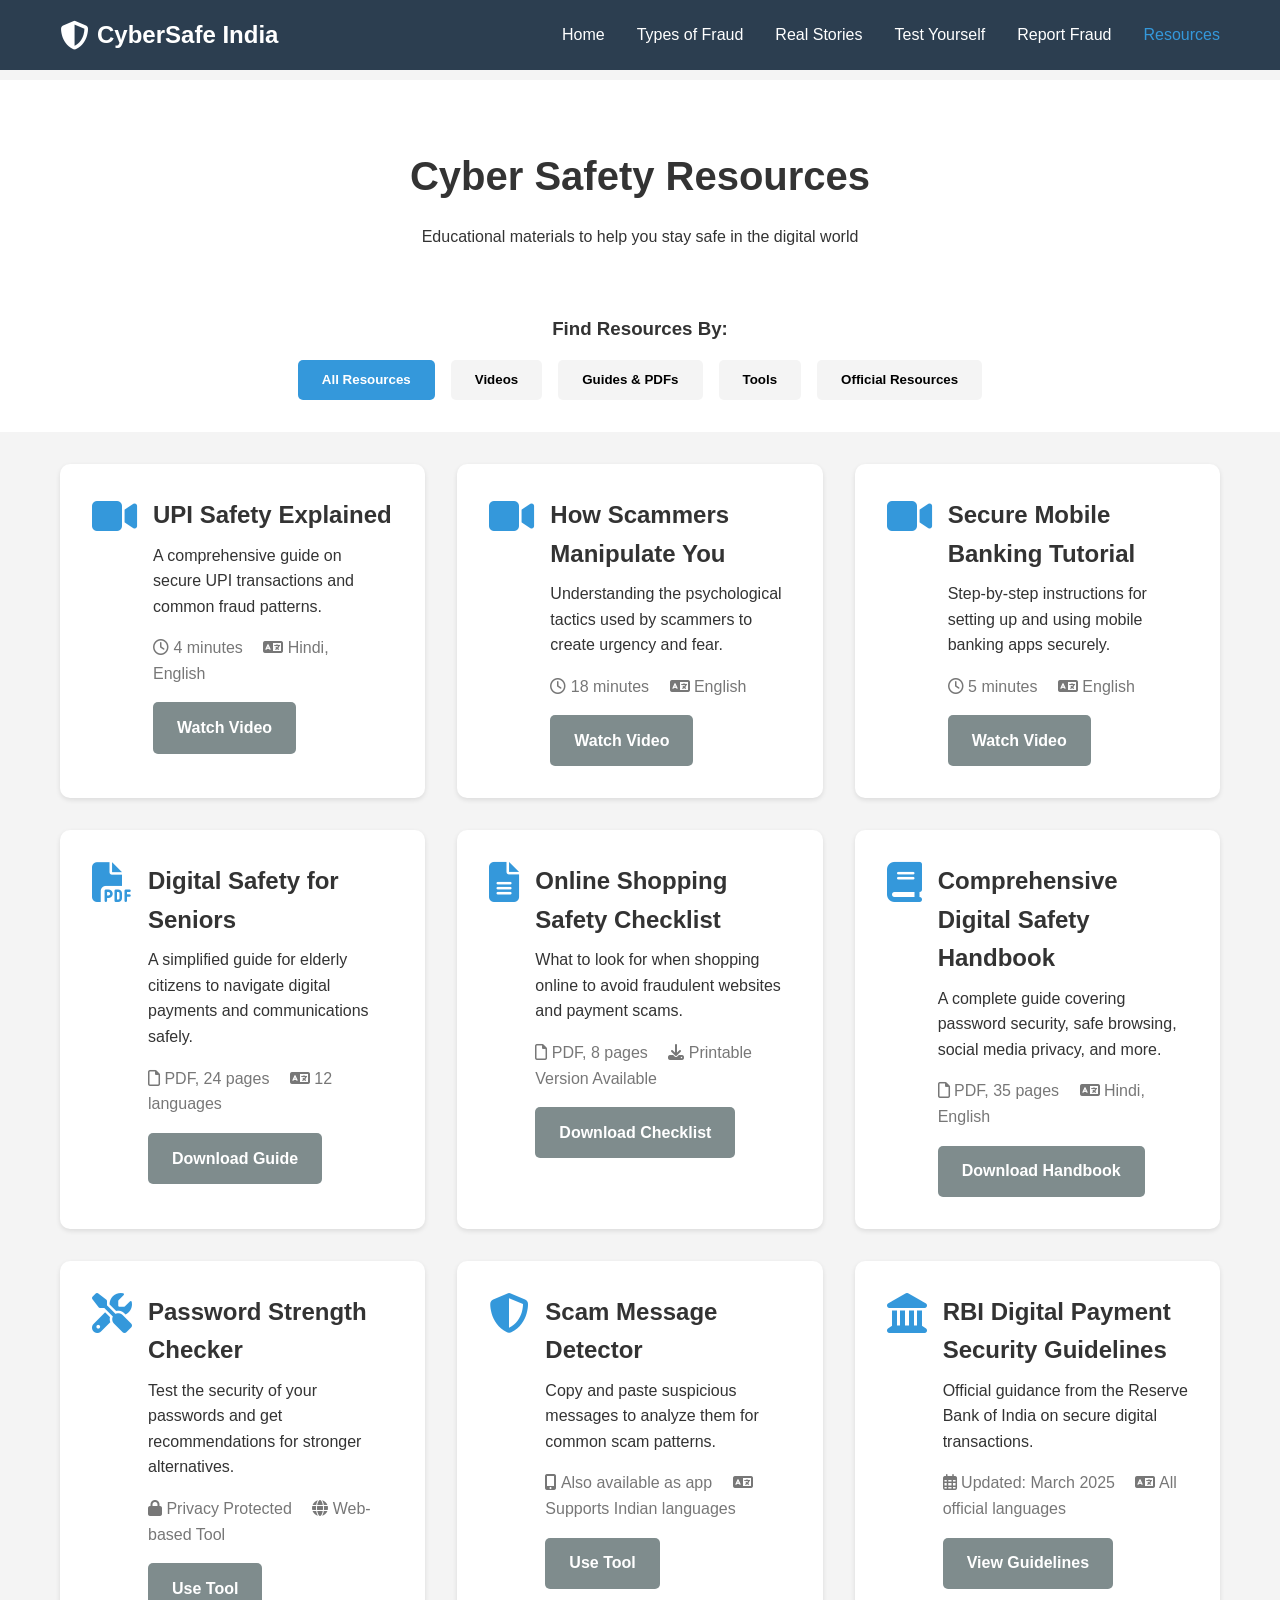
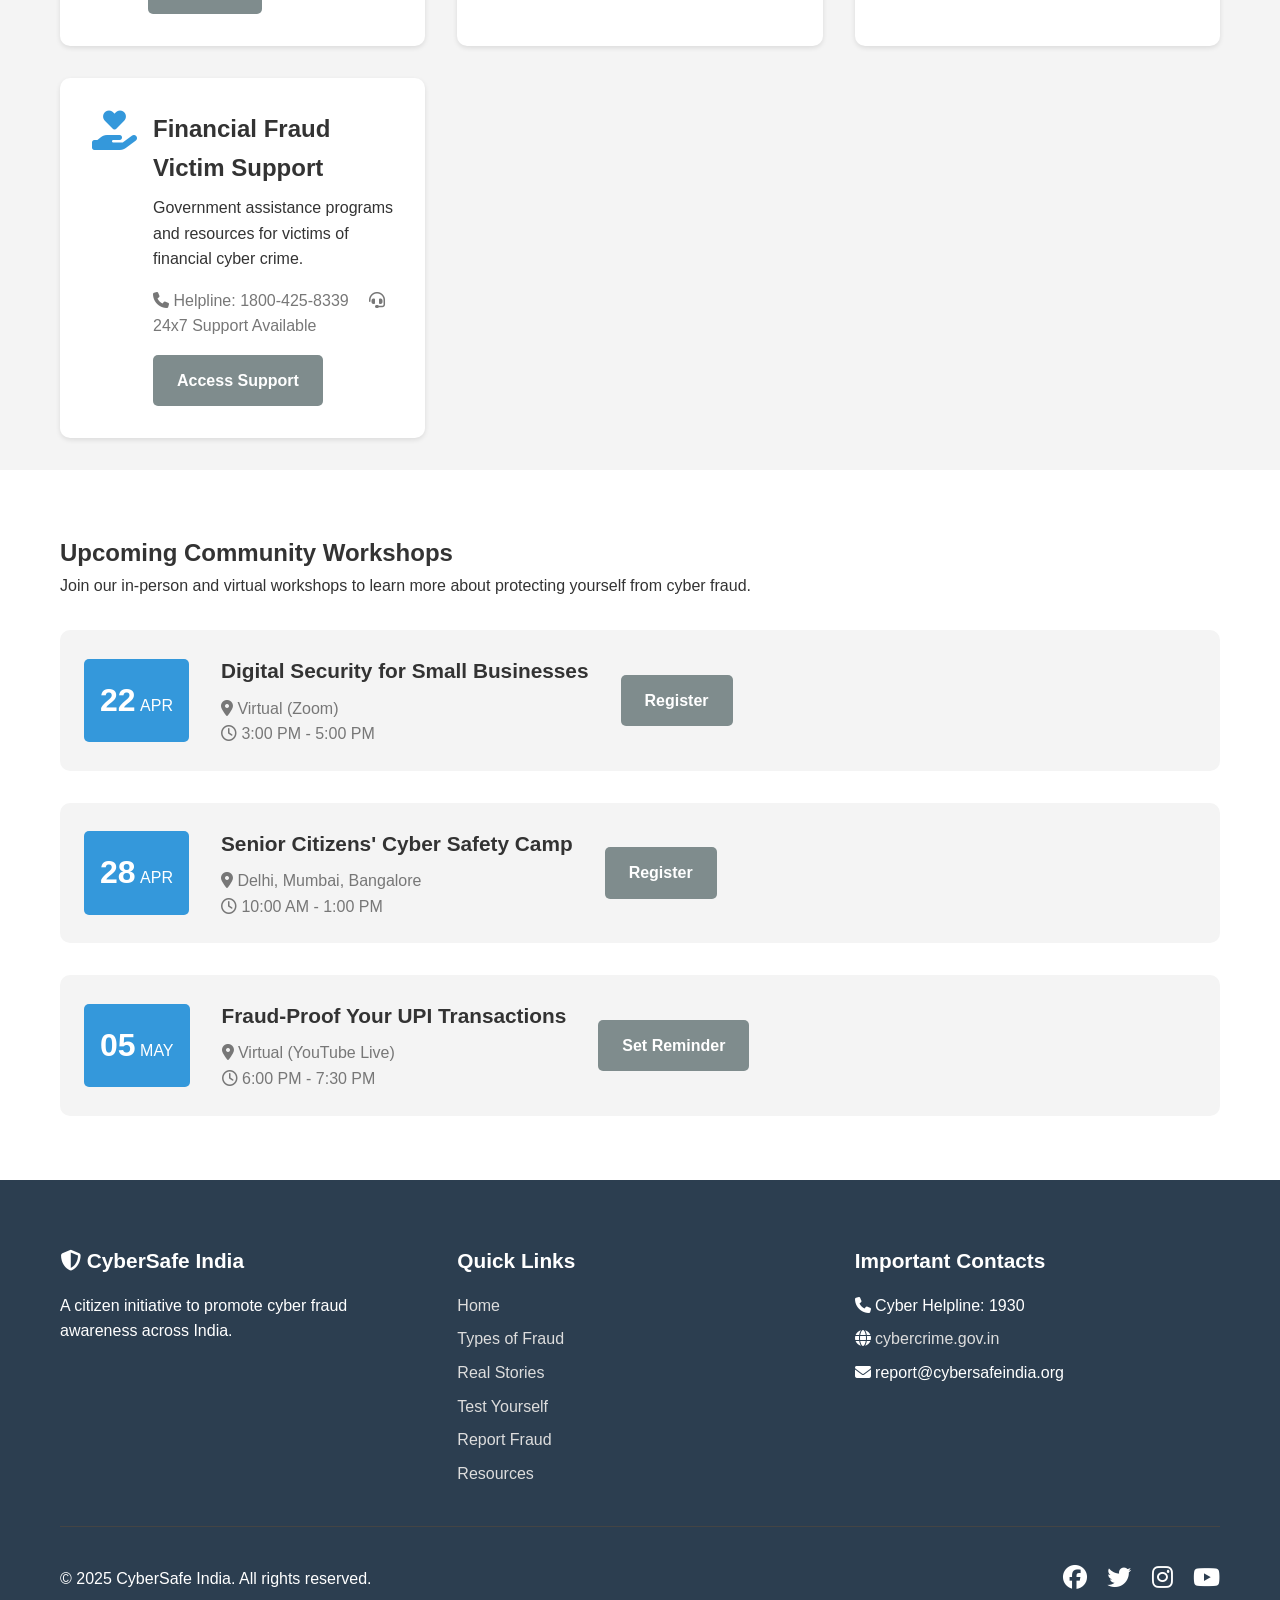
==== resources.html @ 86dd873e "Add files via upload" ====
<!DOCTYPE html>
<html lang="en">
<head>
    <meta charset="UTF-8">
    <meta name="viewport" content="width=device-width, initial-scale=1.0">
    <title>Resources - Cyber Fraud Awareness India</title>
    <link rel="stylesheet" href="styles.css">
    <link rel="stylesheet" href="https://cdnjs.cloudflare.com/ajax/libs/font-awesome/6.4.0/css/all.min.css">
</head>
<body>
    <header>
        <div class="container">
            <div class="logo">
                <a href="index.html">
                    <i class="fas fa-shield-alt"></i>
                    <span>CyberSafe India</span>
                </a>
            </div>
            <nav>
                <ul class="nav-links">
                    <li><a href="index.html">Home</a></li>
                    <li><a href="types.html">Types of Fraud</a></li>
                    <li><a href="stories.html">Real Stories</a></li>
                    <li><a href="quiz.html">Test Yourself</a></li>
                    <li><a href="https://cybercrime.gov.in/">Report Fraud</a></li>
                    <li><a href="resources.html" class="active">Resources</a></li>
                </ul>
                <div class="burger">
                    <div class="line1"></div>
                    <div class="line2"></div>
                    <div class="line3"></div>
                </div>
            </nav>
        </div>
    </header>

    <main>
        <!-- Page Header -->
        <section class="page-header">
            <div class="container">
                <h1>Cyber Safety Resources</h1>
                <p>Educational materials to help you stay safe in the digital world</p>
            </div>
        </section>

        <!-- Resource Filters -->
        <section class="resource-filters">
            <div class="container">
                <div class="filter-container">
                    <h3>Find Resources By:</h3>
                    <div class="filter-buttons">
                        <button class="filter-btn active" data-filter="all">All Resources</button>
                        <button class="filter-btn" data-filter="videos">Videos</button>
                        <button class="filter-btn" data-filter="guides">Guides & PDFs</button>
                        <button class="filter-btn" data-filter="tools">Tools</button>
                        <button class="filter-btn" data-filter="official">Official Resources</button>
                    </div>
                </div>
            </div>
        </section>

        <!-- Resources Grid -->
        <section class="resources-grid">
            <div class="container">
                <div class="resources-container">
                    <!-- Videos -->
                    <div class="resource-item videos">
                        <div class="resource-icon">
                            <i class="fas fa-video"></i>
                        </div>
                        <div class="resource-info">
                            <h3>UPI Safety Explained</h3>
                            <p>A comprehensive guide on secure UPI transactions and common fraud patterns.</p>
                            <div class="resource-meta">
                                <span><i class="far fa-clock"></i> 4 minutes</span>
                                <span><i class="fas fa-language"></i> Hindi, English</span>
                            </div>
                            <a href="https://www.youtube.com/watch?v=0boLN2ErRgY" class="btn btn-secondary">Watch Video</a>
                        </div>
                    </div>

                    <div class="resource-item videos">
                        <div class="resource-icon">
                            <i class="fas fa-video"></i>
                        </div>
                        <div class="resource-info">
                            <h3>How Scammers Manipulate You</h3>
                            <p>Understanding the psychological tactics used by scammers to create urgency and fear.</p>
                            <div class="resource-meta">
                                <span><i class="far fa-clock"></i> 18 minutes</span>
                                <span><i class="fas fa-language"></i> English</span>
                            </div>
                            <a href="https://www.youtube.com/watch?v=D1S9nTJZvzI" class="btn btn-secondary">Watch Video</a>
                        </div>
                    </div>

                    <div class="resource-item videos">
                        <div class="resource-icon">
                            <i class="fas fa-video"></i>
                        </div>
                        <div class="resource-info">
                            <h3>Secure Mobile Banking Tutorial</h3>
                            <p>Step-by-step instructions for setting up and using mobile banking apps securely.</p>
                            <div class="resource-meta">
                                <span><i class="far fa-clock"></i> 5 minutes</span>
                                <span><i class="fas fa-language"></i> English</span>
                            </div>
                            <a href="https://www.youtube.com/watch?v=zYGUgllpiHc" class="btn btn-secondary">Watch Video</a>
                        </div>
                    </div>

                    <!-- Guides & PDFs -->
                    <div class="resource-item guides">
                        <div class="resource-icon">
                            <i class="fas fa-file-pdf"></i>
                        </div>
                        <div class="resource-info">
                            <h3>Digital Safety for Seniors</h3>
                            <p>A simplified guide for elderly citizens to navigate digital payments and communications safely.</p>
                            <div class="resource-meta">
                                <span><i class="far fa-file"></i> PDF, 24 pages</span>
                                <span><i class="fas fa-language"></i> 12 languages</span>
                            </div>
                            <a href="https://www.dsci.in/files/content/documents/2024/CSAM24-Infographic_Cyber-Safety-Essentials-for-Senior-Citizens-v1.pdf" class="btn btn-secondary">Download Guide</a>
                        </div>
                    </div>

                    <div class="resource-item guides">
                        <div class="resource-icon">
                            <i class="fas fa-file-alt"></i>
                        </div>
                        <div class="resource-info">
                            <h3>Online Shopping Safety Checklist</h3>
                            <p>What to look for when shopping online to avoid fraudulent websites and payment scams.</p>
                            <div class="resource-meta">
                                <span><i class="far fa-file"></i> PDF, 8 pages</span>
                                <span><i class="fas fa-download"></i> Printable Version Available</span>
                            </div>
                            <a href="https://cybercrime.gov.in/Webform/Document/Cyber_Safety_Manual_for_Citizens_MH.pdf" class="btn btn-secondary">Download Checklist</a>
                        </div>
                    </div>

                    <div class="resource-item guides">
                        <div class="resource-icon">
                            <i class="fas fa-book"></i>
                        </div>
                        <div class="resource-info">
                            <h3>Comprehensive Digital Safety Handbook</h3>
                            <p>A complete guide covering password security, safe browsing, social media privacy, and more.</p>
                            <div class="resource-meta">
                                <span><i class="far fa-file"></i> PDF, 35 pages</span>
                                <span><i class="fas fa-language"></i> Hindi, English</span>
                            </div>
                            <a href="https://www.csrindia.org/wp-content/uploads/2025/02/Digital-Safety-Initiative.pdf.pdf" class="btn btn-secondary">Download Handbook</a>
                        </div>
                    </div>

                    <!-- Tools -->
                    <div class="resource-item tools">
                        <div class="resource-icon">
                            <i class="fas fa-tools"></i>
                        </div>
                        <div class="resource-info">
                            <h3>Password Strength Checker</h3>
                            <p>Test the security of your passwords and get recommendations for stronger alternatives.</p>
                            <div class="resource-meta">
                                <span><i class="fas fa-lock"></i> Privacy Protected</span>
                                <span><i class="fas fa-globe"></i> Web-based Tool</span>
                            </div>
                            <a href="https://www.passwordmonster.com/" class="btn btn-secondary">Use Tool</a>
                        </div>
                    </div>

                    <div class="resource-item tools">
                        <div class="resource-icon">
                            <i class="fas fa-shield-alt"></i>
                        </div>
                        <div class="resource-info">
                            <h3>Scam Message Detector</h3>
                            <p>Copy and paste suspicious messages to analyze them for common scam patterns.</p>
                            <div class="resource-meta">
                                <span><i class="fas fa-mobile-alt"></i> Also available as app</span>
                                <span><i class="fas fa-language"></i> Supports Indian languages</span>
                            </div>
                            <a href="https://in.norton.com/products/genie-scam-detector" class="btn btn-secondary">Use Tool</a>
                        </div>
                    </div>

                    <!-- Official Resources -->
                    <div class="resource-item official">
                        <div class="resource-icon">
                            <i class="fas fa-landmark"></i>
                        </div>
                        <div class="resource-info">
                            <h3>RBI Digital Payment Security Guidelines</h3>
                            <p>Official guidance from the Reserve Bank of India on secure digital transactions.</p>
                            <div class="resource-meta">
                                <span><i class="far fa-calendar-alt"></i> Updated: March 2025</span>
                                <span><i class="fas fa-language"></i> All official languages</span>
                            </div>
                            <a href="https://www.bajajfinserv.in/latest-rbi-guideline-to-make-digital-transactions-safe" class="btn btn-secondary">View Guidelines</a>
                        </div>
                    </div>


                    <div class="resource-item official">
                        <div class="resource-icon">
                            <i class="fas fa-hand-holding-heart"></i>
                        </div>
                        <div class="resource-info">
                            <h3>Financial Fraud Victim Support</h3>
                            <p>Government assistance programs and resources for victims of financial cyber crime.</p>
                            <div class="resource-meta">
                                <span><i class="fas fa-phone"></i> Helpline: 1800-425-8339</span>
                                <span><i class="fas fa-headset"></i> 24x7 Support Available</span>
                            </div>
                            <a href="https://cybercrime.gov.in/Webform/Crime_NodalGrivanceList.aspx" class="btn btn-secondary">Access Support</a>
                        </div>
                    </div>
                </div>
            </div>
        </section>

        <!-- Community Workshops -->
        <section class="community-workshops">
            <div class="container">
                <h2>Upcoming Community Workshops</h2>
                <p>Join our in-person and virtual workshops to learn more about protecting yourself from cyber fraud.</p>
                
                <div class="workshops-list">
                    <div class="workshop-item">
                        <div class="workshop-date">
                            <span class="date">22</span>
                            <span class="month">APR</span>
                        </div>
                        <div class="workshop-details">
                            <h3>Digital Security for Small Businesses</h3>
                            <p><i class="fas fa-map-marker-alt"></i> Virtual (Zoom)</p>
                            <p><i class="far fa-clock"></i> 3:00 PM - 5:00 PM</p>
                        </div>
                        <a href="#" class="btn btn-secondary">Register</a>
                    </div>
                    
                    <div class="workshop-item">
                        <div class="workshop-date">
                            <span class="date">28</span>
                            <span class="month">APR</span>
                        </div>
                        <div class="workshop-details">
                            <h3>Senior Citizens' Cyber Safety Camp</h3>
                            <p><i class="fas fa-map-marker-alt"></i> Delhi, Mumbai, Bangalore</p>
                            <p><i class="far fa-clock"></i> 10:00 AM - 1:00 PM</p>
                        </div>
                        <a href="#" class="btn btn-secondary">Register</a>
                    </div>
                    
                    <div class="workshop-item">
                        <div class="workshop-date">
                            <span class="date">05</span>
                            <span class="month">MAY</span>
                        </div>
                        <div class="workshop-details">
                            <h3>Fraud-Proof Your UPI Transactions</h3>
                            <p><i class="fas fa-map-marker-alt"></i> Virtual (YouTube Live)</p>
                            <p><i class="far fa-clock"></i> 6:00 PM - 7:30 PM</p>
                        </div>
                        <a href="#" class="btn btn-secondary">Set Reminder</a>
                    </div>
                </div>
            </div>
        </section>
    </main>

    <footer>
        <div class="container">
            <div class="footer-content">
                <div class="footer-section">
                    <h3><i class="fas fa-shield-alt"></i> CyberSafe India</h3>
                    <p>A citizen initiative to promote cyber fraud awareness across India.</p>
                </div>
                <div class="footer-section">
                    <h3>Quick Links</h3>
                    <ul>
                        <li><a href="index.html">Home</a></li>
                        <li><a href="types.html">Types of Fraud</a></li>
                        <li><a href="stories.html">Real Stories</a></li>
                        <li><a href="quiz.html">Test Yourself</a></li>
                        <li><a href="report.html">Report Fraud</a></li>
                        <li><a href="resources.html">Resources</a></li>
                    </ul>
                </div>
                <div class="footer-section">
                    <h3>Important Contacts</h3>
                    <ul>
                        <li><i class="fas fa-phone"></i> Cyber Helpline: 1930</li>
                        <li><i class="fas fa-globe"></i> <a href="https://cybercrime.gov.in" target="_blank">cybercrime.gov.in</a></li>
                        <li><i class="fas fa-envelope"></i> report@cybersafeindia.org</li>
                    </ul>
                </div>
            </div>
            <div class="footer-bottom">
                <p>&copy; 2025 CyberSafe India. All rights reserved.</p>
                <div class="social-icons">
                    <a href="#"><i class="fab fa-facebook"></i></a>
                    <a href="#"><i class="fab fa-twitter"></i></a>
                    <a href="#"><i class="fab fa-instagram"></i></a>
                    <a href="#"><i class="fab fa-youtube"></i></a>
                </div>
            </div>
        </div>
    </footer>

    <script src="main.js"></script>
</body>
</html>
---- styles.css ----
/* Reset and Base Styles */
* {
    margin: 0;
    padding: 0;
    box-sizing: border-box;
}

body {
    font-family: 'Arial', sans-serif;
    line-height: 1.6;
    color: #333;
    background-color: #f4f4f4;
}

.container {
    max-width: 1200px;
    margin: 0 auto;
    padding: 0 20px;
}

/* Header */
header {
    background: #2c3e50;
    color: #fff;
    padding: 1rem 0;
    position: fixed;
    width: 100%;
    top: 0;
    z-index: 1000;
}

header .container {
    display: flex;
    justify-content: space-between;
    align-items: center;
}

.logo a {
    display: flex;
    align-items: center;
    text-decoration: none;
    color: #fff;
}

.logo i {
    font-size: 1.8rem;
    margin-right: 0.5rem;
}

.logo span {
    font-size: 1.5rem;
    font-weight: bold;
}

.nav-links {
    display: flex;
    list-style: none;
}

.nav-links li {
    margin-left: 2rem;
}

.nav-links a {
    color: #fff;
    text-decoration: none;
    font-size: 1rem;
    transition: color 0.3s;
}

.nav-links a:hover,
.nav-links a.active {
    color: #3498db;
}

.burger {
    display: none;
    cursor: pointer;
}

.burger div {
    width: 25px;
    height: 3px;
    background: #fff;
    margin: 5px;
    transition: all 0.3s ease;
}

/* Hero Section */
.hero {
    background: linear-gradient(rgba(0,0,0,0.5), rgba(0,0,0,0.5)), url('/api/placeholder/1920/600');
    background-size: cover;
    background-position: center;
    color: #fff;
    padding: 6rem 0;
    margin-top: 80px;
}

.hero-content {
    max-width: 600px;
}

.hero h1 {
    font-size: 2.5rem;
    margin-bottom: 1rem;
}

.hero p {
    font-size: 1.2rem;
    margin-bottom: 2rem;
}

.cta-buttons .btn {
    margin-right: 1rem;
    margin-bottom: 1rem;
}

.hero-image img {
    max-width: 100%;
    border-radius: 10px;
}

/* Buttons */
.btn {
    display: inline-block;
    padding: 0.8rem 1.5rem;
    border-radius: 5px;
    text-decoration: none;
    font-weight: bold;
    transition: background 0.3s;
}

.btn-primary {
    background: #3498db;
    color: #fff;
}

.btn-primary:hover {
    background: #2980b9;
}

.btn-secondary {
    background: #7f8c8d;
    color: #fff;
}

.btn-secondary:hover {
    background: #6d7676;
}

/* Mission Section */
.mission {
    padding: 4rem 0;
    text-align: center;
    background: #fff;
}

.mission h2 {
    font-size: 2rem;
    margin-bottom: 1rem;
}

.mission p {
    max-width: 800px;
    margin: 0 auto;
}

/* Features Section */
.features {
    padding: 4rem 0;
    background: #f4f4f4;
}

.features h2 {
    text-align: center;
    font-size: 2rem;
    margin-bottom: 2rem;
}

.feature-cards {
    display: grid;
    grid-template-columns: repeat(auto-fit, minmax(250px, 1fr));
    gap: 2rem;
}

.feature-card {
    background: #fff;
    padding: 2rem;
    border-radius: 10px;
    text-align: center;
    box-shadow: 0 2px 5px rgba(0,0,0,0.1);
}

.feature-icon i {
    font-size: 2.5rem;
    color: #3498db;
    margin-bottom: 1rem;
}

.feature-card h3 {
    font-size: 1.5rem;
    margin-bottom: 1rem;
}

.feature-link {
    color: #3498db;
    text-decoration: none;
    font-weight: bold;
}

.feature-link i {
    margin-left: 0.5rem;
}

/* Stats Section */
.stats {
    padding: 4rem 0;
    background: #fff;
}

.stats h2 {
    text-align: center;
    font-size: 2rem;
    margin-bottom: 2rem;
}

.stat-cards {
    display: grid;
    grid-template-columns: repeat(auto-fit, minmax(200px, 1fr));
    gap: 2rem;
    text-align: center;
}

.stat-card h3 {
    font-size: 2rem;
    color: #e74c3c;
    margin-bottom: 0.5rem;
}

/* Page Header */
.page-header {
    padding: 4rem 0 2rem;
    background: #fff;
    text-align: center;
    margin-top: 80px;
}

.page-header h1 {
    font-size: 2.5rem;
    margin-bottom: 1rem;
}

/* Fraud Types */
.fraud-types {
    padding: 2rem 0;
}

.fraud-grid {
    display: grid;
    grid-template-columns: repeat(auto-fit, minmax(280px, 1fr));
    gap: 2rem;
}

.fraud-card {
    background: #fff;
    padding: 2rem;
    border-radius: 10px;
    box-shadow: 0 2px 5px rgba(0,0,0,0.1);
}

.fraud-icon i {
    font-size: 2.5rem;
    color: #e74c3c;
    margin-bottom: 1rem;
}

.fraud-card h3 {
    font-size: 1.5rem;
    margin-bottom: 1rem;
}

.fraud-card h4 {
    font-size: 1.2rem;
    margin: 1rem 0 0.5rem;
}

.fraud-card ul {
    list-style: disc;
    margin-left: 1.5rem;
}

/* Prevention Tips */
.prevention-tips {
    padding: 4rem 0;
    background: #f4f4f4;
}

.tips-container {
    display: grid;
    grid-template-columns: repeat(auto-fit, minmax(200px, 1fr));
    gap: 2rem;
}

.tip {
    text-align: center;
}

.tip i {
    font-size: 2.5rem;
    color: #3498db;
    margin-bottom: 1rem;
}

.tip h3 {
    font-size: 1.3rem;
    margin-bottom: 0.5rem;
}

/* Stories Section */
.stories-intro {
    padding: 2rem 0;
    text-align: center;
}

.search-filter {
    margin-top: 2rem;
    display: flex;
    justify-content: center;
    gap: 0.5rem;
}

.search-filter input {
    padding: 0.8rem;
    width: 300px;
    border: 1px solid #ddd;
    border-radius: 5px;
}

.search-filter button {
    padding: 0.8rem 1rem;
    background: #3498db;
    color: #fff;
    border: none;
    border-radius: 5px;
    cursor: pointer;
}

.search-filter button:hover {
    background: #2980b9;
}

.stories-section {
    padding: 2rem 0;
}

.stories-grid {
    display: grid;
    grid-template-columns: repeat(auto-fit, minmax(300px, 1fr));
    gap: 2rem;
}

.story-card {
    background: #fff;
    padding: 2rem;
    border-radius: 10px;
    box-shadow: 0 2px 5px rgba(0,0,0,0.1);
}

.story-card h3 {
    font-size: 1.5rem;
    margin-bottom: 1rem;
}

.story-card .category {
    display: inline-block;
    background: #3498db;
    color: #fff;
    padding: 0.3rem 0.8rem;
    border-radius: 15px;
    font-size: 0.9rem;
    margin-top: 1rem;
}

.loading {
    text-align: center;
    padding: 2rem;
}

.loading i {
    font-size: 2rem;
    color: #3498db;
    margin-bottom: 1rem;
}

/* Share Story */
.share-story {
    padding: 4rem 0;
    background: #fff;
    text-align: center;
}

.share-story h2 {
    font-size: 2rem;
    margin-bottom: 1rem;
}

/* Quiz Section */
.quiz-section {
    padding: 2rem 0;
    min-height: 600px;
}

.quiz-container {
    max-width: 800px;
    margin: 0 auto;
}

.quiz-card {
    background: #fff;
    padding: 2rem;
    border-radius: 10px;
    box-shadow: 0 2px 5px rgba(0,0,0,0.1);
    text-align: center;
    display: none;
}

.quiz-card.active {
    display: block;
}

.quiz-card h2 {
    font-size: 2rem;
    margin-bottom: 1rem;
}

.quiz-progress {
    margin-bottom: 2rem;
}

.progress-bar {
    background: #ddd;
    height: 10px;
    border-radius: 5px;
    overflow: hidden;
}

#progress-fill {
    background: #3498db;
    height: 100%;
    width: 0;
    transition: width 0.3s;
}

#question-counter {
    margin-top: 0.5rem;
    font-weight: bold;
}

.quiz-options {
    display: grid;
    gap: 1rem;
    margin: 2rem 0;
}

.option-btn {
    padding: 1rem;
    background: #f4f4f4;
    border: none;
    border-radius: 5px;
    cursor: pointer;
    font-size: 1rem;
    transition: background 0.3s;
}

.option-btn:hover {
    background: #e0e0e0;
}

.option-btn.correct {
    background: #2ecc71;
    color: #fff;
}

.option-btn.incorrect {
    background: #e74c3c;
    color: #fff;
}

.quiz-controls {
    margin-top: 2rem;
}

#next-btn:disabled {
    background: #ccc;
    cursor: not-allowed;
}

.score-container {
    margin: 2rem 0;
}

.score-circle {
    width: 120px;
    height: 120px;
    background: #3498db;
    color: #fff;
    border-radius: 50%;
    display: flex;
    align-items: center;
    justify-content: center;
    margin: 0 auto 1rem;
    font-size: 2rem;
    font-weight: bold;
}

.result-details {
    text-align: left;
    max-width: 600px;
    margin: 0 auto;
}

.result-actions {
    margin-top: 2rem;
}

/* Resources Section */
.resource-filters {
    padding: 2rem 0;
    background: #fff;
}

.filter-container {
    text-align: center;
}

.filter-buttons {
    display: flex;
    flex-wrap: wrap;
    justify-content: center;
    gap: 1rem;
    margin-top: 1rem;
}

.filter-btn {
    padding: 0.8rem 1.5rem;
    background: #f4f4f4;
    border: none;
    border-radius: 5px;
    cursor: pointer;
    font-weight: bold;
}

.filter-btn.active,
.filter-btn:hover {
    background: #3498db;
    color: #fff;
}

.resources-grid {
    padding: 2rem 0;
}

.resources-container {
    display: grid;
    grid-template-columns: repeat(auto-fit, minmax(300px, 1fr));
    gap: 2rem;
}

.resource-item {
    background: #fff;
    padding: 2rem;
    border-radius: 10px;
    box-shadow: 0 2px 5px rgba(0,0,0,0.1);
    display: flex;
    gap: 1rem;
}

.resource-icon i {
    font-size: 2.5rem;
    color: #3498db;
}

.resource-info h3 {
    font-size: 1.5rem;
    margin-bottom: 0.5rem;
}

.resource-meta {
    margin: 1rem 0;
    color: #777;
}

.resource-meta span {
    margin-right: 1rem;
}

.community-workshops {
    padding: 4rem 0;
    background: #fff;
}

.workshops-list {
    display: grid;
    gap: 2rem;
    margin-top: 2rem;
}

.workshop-item {
    display: flex;
    align-items: center;
    gap: 2rem;
    background: #f4f4f4;
    padding: 1.5rem;
    border-radius: 10px;
}

.workshop-date {
    text-align: center;
    background: #3498db;
    color: #fff;
    padding: 1rem;
    border-radius: 5px;
}

.workshop-date .date {
    font-size: 2rem;
    font-weight: bold;
}

.workshop-date .month {
    font-size: 1rem;
}

.workshop-details h3 {
    font-size: 1.3rem;
    margin-bottom: 0.5rem;
}

.workshop-details p {
    color: #777;
}

/* Footer */
footer {
    background: #2c3e50;
    color: #fff;
    padding: 4rem 0 2rem;
}

.footer-content {
    display: grid;
    grid-template-columns: repeat(auto-fit, minmax(200px, 1fr));
    gap: 2rem;
    margin-bottom: 2rem;
}

.footer-section h3 {
    font-size: 1.3rem;
    margin-bottom: 1rem;
}

.footer-section ul {
    list-style: none;
}

.footer-section ul li {
    margin-bottom: 0.5rem;
}

.footer-section ul li a {
    color: #ddd;
    text-decoration: none;
}

.footer-section ul li a:hover {
    color: #3498db;
}

.footer-bottom {
    display: flex;
    justify-content: space-between;
    align-items: center;
    border-top: 1px solid #444;
    padding-top: 2rem;
}

.social-icons a {
    color: #fff;
    font-size: 1.5rem;
    margin-left: 1rem;
    transition: color 0.3s;
}

.social-icons a:hover {
    color: #3498db;
}

/* Mobile Menu Animation */
@media screen and (max-width: 768px) {
    .nav-links {
        position: fixed;
        right: 0;
        height: 100vh;
        top: 80px;
        background: #2c3e50;
        flex-direction: column;
        width: 50%;
        transform: translateX(100%);
        transition: transform 0.5s ease-in;
        padding-top: 2rem;
    }

    .nav-links.nav-active {
        transform: translateX(0);
    }

    .nav-links li {
        opacity: 0;
        margin: 1rem 0;
    }

    .burger {
        display: block;
    }

    .burger.toggle .line1 {
        transform: rotate(-45deg) translate(-5px, 6px);
    }

    .burger.toggle .line2 {
        opacity: 0;
    }

    .burger.toggle .line3 {
        transform: rotate(45deg) translate(-5px, -6px);
    }
}

@keyframes navLinkFade {
    from {
        opacity: 0;
        transform: translateX(50px);
    }
    to {
        opacity: 1;
        transform: translateX(0);
    }
}

/* Responsive Hero */
@media screen and (max-width: 768px) {
    .hero {
        text-align: center;
    }

    .hero-image {
        margin-top: 2rem;
    }
}
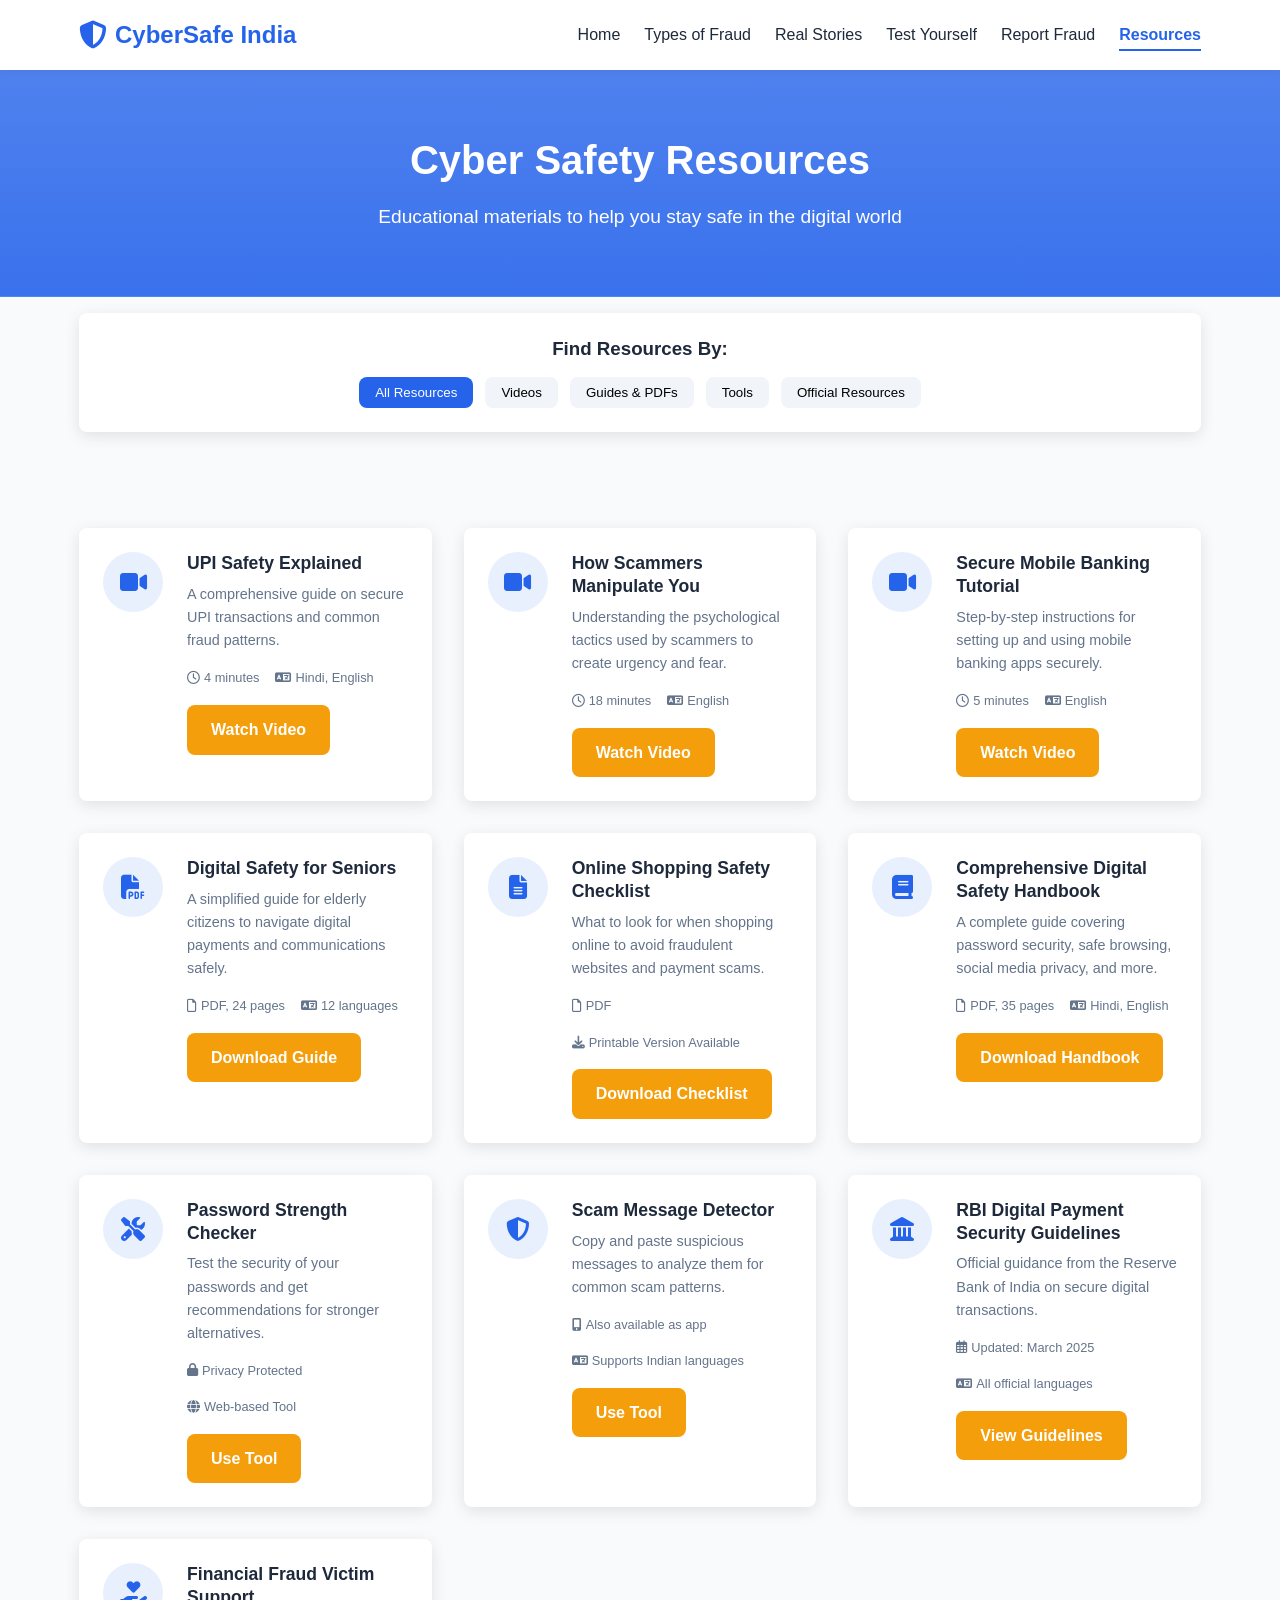
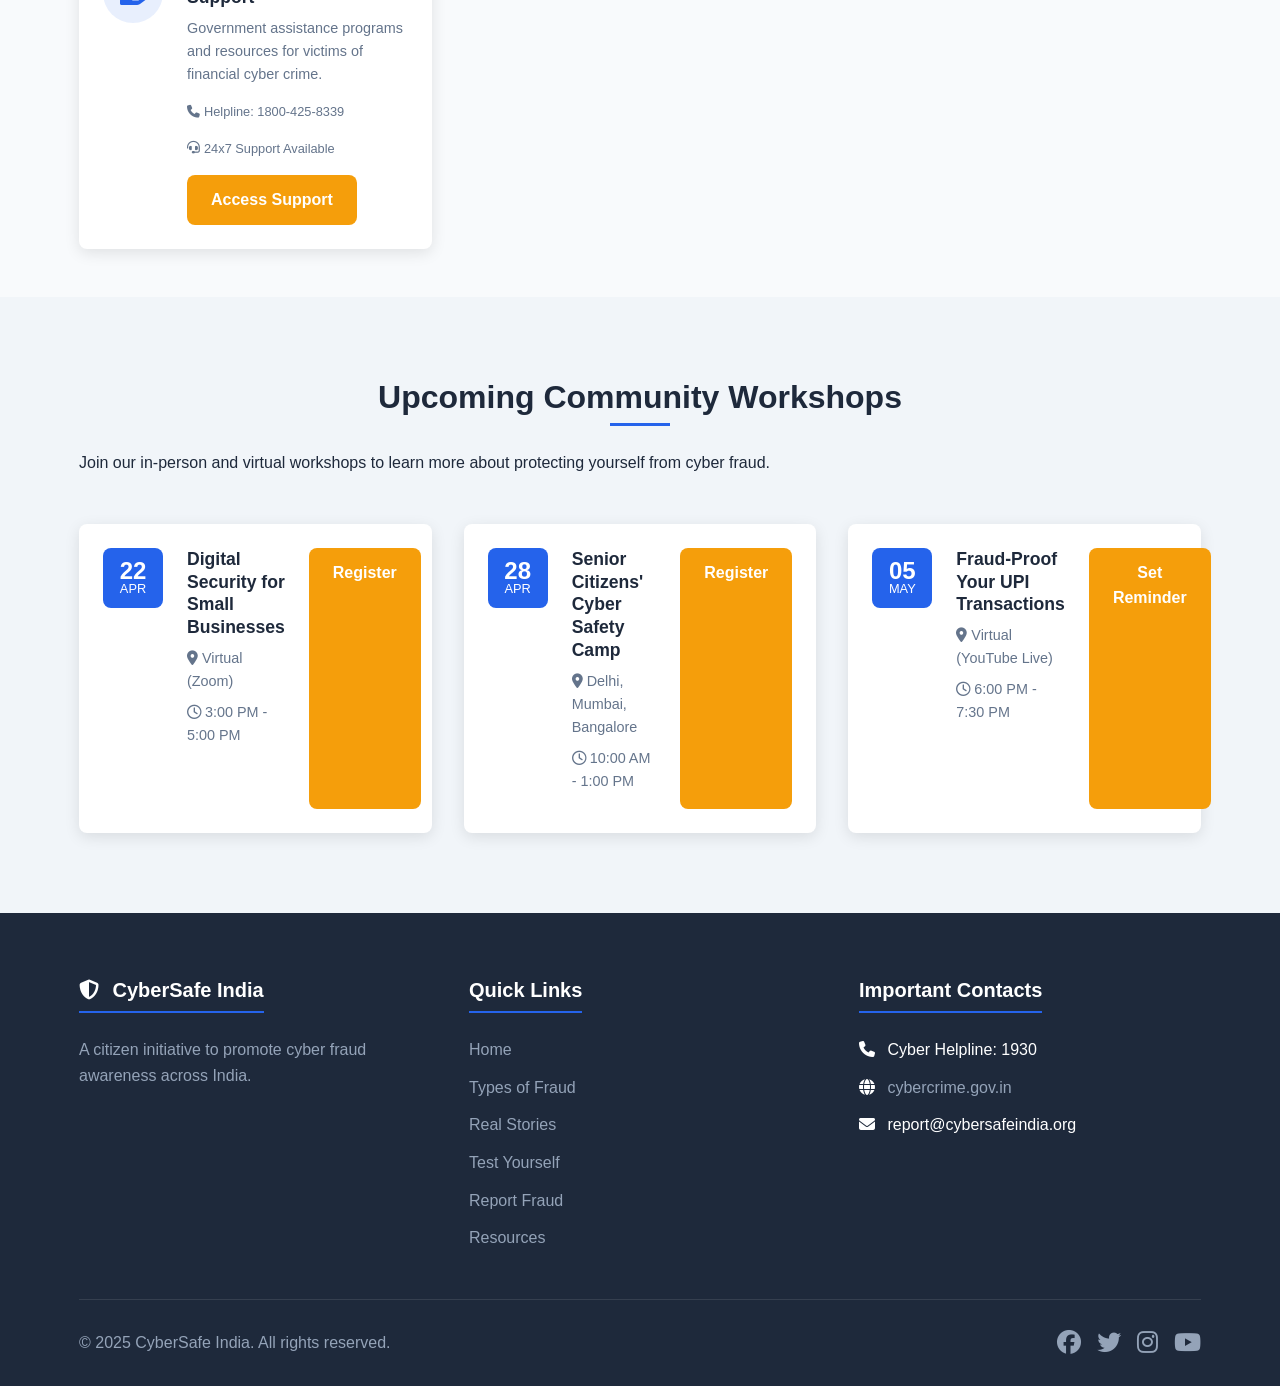
==== commit 8d94c368: "Update resources.html" ====
--- a/resources.html
+++ b/resources.html
@@ -133,10 +133,10 @@
                             <h3>Online Shopping Safety Checklist</h3>
                             <p>What to look for when shopping online to avoid fraudulent websites and payment scams.</p>
                             <div class="resource-meta">
-                                <span><i class="far fa-file"></i> PDF, 8 pages</span>
+                                <span><i class="far fa-file"></i> PDF</span>
                                 <span><i class="fas fa-download"></i> Printable Version Available</span>
                             </div>
-                            <a href="https://cybercrime.gov.in/Webform/Document/Cyber_Safety_Manual_for_Citizens_MH.pdf" class="btn btn-secondary">Download Checklist</a>
+                            <a href="https://www.cyber.gov.au/sites/default/files/2023-11/ASD%20ACSC%20-%20Secure%20Online%20Shopping%20-%20Checklist.pdf" class="btn btn-secondary">Download Checklist</a>
                         </div>
                     </div>
 
@@ -312,4 +312,4 @@
 
     <script src="main.js"></script>
 </body>
-</html>+</html>
--- a/styles.css
+++ b/styles.css
@@ -1,759 +1,1283 @@
-/* Reset and Base Styles */
+/* ===== GLOBAL STYLES ===== */
+:root {
+  --primary-color: #2563eb;
+  --primary-dark: #1d4ed8;
+  --secondary-color: #f59e0b;
+  --secondary-dark: #d97706;
+  --danger-color: #ef4444;
+  --success-color: #10b981;
+  --text-dark: #1e293b;
+  --text-light: #64748b;
+  --white: #ffffff;
+  --light-gray: #f1f5f9;
+  --medium-gray: #e2e8f0;
+  --dark-gray: #94a3b8;
+  --border-radius: 8px;
+  --box-shadow: 0 4px 15px rgba(0, 0, 0, 0.1);
+  --transition: all 0.3s ease;
+}
+
 * {
-    margin: 0;
-    padding: 0;
-    box-sizing: border-box;
+  margin: 0;
+  padding: 0;
+  box-sizing: border-box;
 }
 
 body {
-    font-family: 'Arial', sans-serif;
-    line-height: 1.6;
-    color: #333;
-    background-color: #f4f4f4;
+  font-family: 'Inter', 'Segoe UI', Tahoma, Geneva, Verdana, sans-serif;
+  line-height: 1.6;
+  color: var(--text-dark);
+  background-color: #f8fafc;
+}
+
+html {
+  scroll-behavior: smooth;
+}
+
+img {
+  max-width: 100%;
+  height: auto;
+}
+
+a {
+  text-decoration: none;
+  color: var(--primary-color);
+  transition: var(--transition);
+}
+
+a:hover {
+  color: var(--primary-dark);
+}
+
+ul {
+  list-style: none;
 }
 
 .container {
-    max-width: 1200px;
-    margin: 0 auto;
-    padding: 0 20px;
-}
-
-/* Header */
+  width: 90%;
+  max-width: 1280px;
+  margin: 0 auto;
+  padding: 0 15px;
+}
+
+section {
+  padding: 3rem 0;
+}
+
+h1, h2, h3, h4, h5, h6 {
+  font-weight: 700;
+  line-height: 1.3;
+  margin-bottom: 1rem;
+  color: var(--text-dark);
+}
+
+h1 {
+  font-size: 2.5rem;
+}
+
+h2 {
+  font-size: 2rem;
+  margin-bottom: 1.5rem;
+  position: relative;
+  padding-bottom: 0.5rem;
+}
+
+h2::after {
+  content: '';
+  position: absolute;
+  left: 0;
+  bottom: 0;
+  width: 60px;
+  height: 3px;
+  background: var(--primary-color);
+}
+
+section h2 {
+  text-align: center;
+}
+
+section h2::after {
+  left: 50%;
+  transform: translateX(-50%);
+}
+
+p {
+  margin-bottom: 1rem;
+}
+
+/* ===== BUTTONS ===== */
+.btn {
+  display: inline-block;
+  padding: 0.75rem 1.5rem;
+  border-radius: var(--border-radius);
+  font-weight: 600;
+  text-align: center;
+  cursor: pointer;
+  transition: var(--transition);
+  border: none;
+  outline: none;
+}
+
+.btn-primary {
+  background-color: var(--primary-color);
+  color: var(--white);
+}
+
+.btn-primary:hover {
+  background-color: var(--primary-dark);
+  color: var(--white);
+  transform: translateY(-2px);
+}
+
+.btn-secondary {
+  background-color: var(--secondary-color);
+  color: var(--white);
+}
+
+.btn-secondary:hover {
+  background-color: var(--secondary-dark);
+  color: var(--white);
+  transform: translateY(-2px);
+}
+
+.cta-buttons {
+  display: flex;
+  gap: 1rem;
+  margin-top: 1.5rem;
+  flex-wrap: wrap;
+}
+
+.cta-button {
+  background-color: var(--primary-color);
+  color: white;
+  padding: 0.75rem 1.5rem;
+  border-radius: var(--border-radius);
+  font-weight: 600;
+  display: inline-block;
+  transition: var(--transition);
+}
+
+.cta-button:hover {
+  background-color: var(--primary-dark);
+  color: white;
+  transform: translateY(-2px);
+}
+
+/* ===== HEADER ===== */
 header {
-    background: #2c3e50;
-    color: #fff;
+  background-color: var(--white);
+  box-shadow: 0 2px 10px rgba(0, 0, 0, 0.05);
+  position: sticky;
+  top: 0;
+  z-index: 100;
+}
+
+header .container {
+  display: flex;
+  align-items: center;
+  justify-content: space-between;
+  padding: 1rem 15px;
+}
+
+.logo a {
+  display: flex;
+  align-items: center;
+  font-size: 1.5rem;
+  font-weight: 700;
+  color: var(--primary-color);
+}
+
+.logo i {
+  margin-right: 0.5rem;
+  font-size: 1.75rem;
+}
+
+nav {
+  display: flex;
+  align-items: center;
+}
+
+.nav-links {
+  display: flex;
+  gap: 1.5rem;
+}
+
+.nav-links a {
+  color: var(--text-dark);
+  font-weight: 500;
+  padding: 0.5rem 0;
+  position: relative;
+}
+
+.nav-links a::after {
+  content: '';
+  position: absolute;
+  bottom: 0;
+  left: 0;
+  width: 0;
+  height: 2px;
+  background-color: var(--primary-color);
+  transition: var(--transition);
+}
+
+.nav-links a:hover::after,
+.nav-links a.active::after {
+  width: 100%;
+}
+
+.nav-links a.active {
+  color: var(--primary-color);
+  font-weight: 600;
+}
+
+.burger {
+  display: none;
+  cursor: pointer;
+}
+
+.burger div {
+  width: 25px;
+  height: 3px;
+  background-color: var(--text-dark);
+  margin: 5px;
+  transition: var(--transition);
+}
+
+/* ===== HERO SECTION ===== */
+.hero {
+  background: linear-gradient(to right, rgba(37, 99, 235, 0.05), rgba(37, 99, 235, 0.1));
+  padding: 4rem 0;
+}
+
+.hero .container {
+  display: flex;
+  align-items: center;
+  gap: 3rem;
+}
+
+.hero-content {
+  flex: 1;
+}
+
+.hero-image {
+  flex: 1;
+  text-align: center;
+}
+
+.hero h1 {
+  font-size: 3rem;
+  margin-bottom: 1rem;
+  color: var(--primary-color);
+}
+
+.hero p {
+  font-size: 1.25rem;
+  margin-bottom: 2rem;
+  color: var(--text-light);
+}
+
+/* ===== MISSION SECTION ===== */
+.mission {
+  background-color: var(--primary-color);
+  color: var(--white);
+  text-align: center;
+  padding: 3rem 0;
+}
+
+.mission h2 {
+  color: var(--white);
+}
+
+.mission h2::after {
+  background-color: var(--white);
+}
+
+.mission p {
+  font-size: 1.2rem;
+  max-width: 800px;
+  margin: 0 auto;
+}
+
+/* ===== FEATURES SECTION ===== */
+.features {
+  padding: 5rem 0;
+  background-color: var(--white);
+}
+
+.feature-cards {
+  display: grid;
+  grid-template-columns: repeat(auto-fit, minmax(300px, 1fr));
+  gap: 2rem;
+  margin-top: 3rem;
+}
+
+.feature-card {
+  background: var(--white);
+  padding: 2rem;
+  border-radius: var(--border-radius);
+  box-shadow: var(--box-shadow);
+  transition: var(--transition);
+  display: flex;
+  flex-direction: column;
+  height: 100%;
+}
+
+.feature-card:hover {
+  transform: translateY(-5px);
+  box-shadow: 0 10px 25px rgba(0, 0, 0, 0.1);
+}
+
+.feature-icon {
+  background-color: rgba(37, 99, 235, 0.1);
+  color: var(--primary-color);
+  width: 60px;
+  height: 60px;
+  border-radius: 50%;
+  display: flex;
+  align-items: center;
+  justify-content: center;
+  margin-bottom: 1.5rem;
+  font-size: 1.5rem;
+}
+
+.feature-card h3 {
+  font-size: 1.25rem;
+  margin-bottom: 1rem;
+}
+
+.feature-link {
+  margin-top: auto;
+  font-weight: 600;
+  display: inline-flex;
+  align-items: center;
+  gap: 0.5rem;
+  padding-top: 1rem;
+}
+
+.feature-link i {
+  transition: var(--transition);
+}
+
+.feature-link:hover i {
+  transform: translateX(5px);
+}
+
+/* ===== STATS SECTION ===== */
+.stats {
+  background-color: var(--light-gray);
+  padding: 5rem 0;
+}
+
+.stat-cards {
+  display: grid;
+  grid-template-columns: repeat(auto-fit, minmax(200px, 1fr));
+  gap: 2rem;
+  margin-top: 3rem;
+}
+
+.stat-card {
+  background: var(--white);
+  padding: 1.5rem;
+  border-radius: var(--border-radius);
+  box-shadow: var(--box-shadow);
+  text-align: center;
+  transition: var(--transition);
+}
+
+.stat-card:hover {
+  transform: translateY(-5px);
+}
+
+.stat-card h3 {
+  font-size: 2rem;
+  color: var(--primary-color);
+  margin-bottom: 0.5rem;
+}
+
+.stat-card p {
+  color: var(--text-light);
+  font-size: 0.9rem;
+  margin-bottom: 0;
+}
+
+/* ===== PAGE HEADER ===== */
+.page-header {
+  background: linear-gradient(rgba(37, 99, 235, 0.8), rgba(37, 99, 235, 0.9)), url('/api/placeholder/1200/300');
+  background-size: cover;
+  background-position: center;
+  color: var(--white);
+  text-align: center;
+  padding: 4rem 0;
+}
+
+.page-header h1 {
+  color: var(--white);
+  font-size: 2.5rem;
+  margin-bottom: 1rem;
+}
+
+.page-header p {
+  font-size: 1.2rem;
+  max-width: 600px;
+  margin: 0 auto;
+}
+
+/* ===== FRAUD TYPES PAGE ===== */
+.hero-banner {
+  background: linear-gradient(rgba(37, 99, 235, 0.8), rgba(37, 99, 235, 0.9)), url('/api/placeholder/1200/400');
+  background-size: cover;
+  background-position: center;
+  color: var(--white);
+  text-align: center;
+  padding: 5rem 0;
+}
+
+.hero-banner h1 {
+  color: var(--white);
+  font-size: 2.8rem;
+  margin-bottom: 1rem;
+}
+
+.hero-banner p {
+  font-size: 1.2rem;
+  max-width: 600px;
+  margin: 0 auto 2rem;
+}
+
+.fraud-types {
+  padding: 5rem 0;
+}
+
+.fraud-grid {
+  display: grid;
+  grid-template-columns: repeat(auto-fill, minmax(300px, 1fr));
+  gap: 2rem;
+}
+
+.fraud-card {
+  background: var(--white);
+  border-radius: var(--border-radius);
+  box-shadow: var(--box-shadow);
+  padding: 2rem;
+  transition: var(--transition);
+  height: 100%;
+}
+
+.fraud-card:hover {
+  transform: translateY(-5px);
+  box-shadow: 0 10px 25px rgba(0, 0, 0, 0.1);
+}
+
+.fraud-icon {
+  background-color: rgba(37, 99, 235, 0.1);
+  color: var(--primary-color);
+  width: 60px;
+  height: 60px;
+  border-radius: 50%;
+  display: flex;
+  align-items: center;
+  justify-content: center;
+  margin-bottom: 1.5rem;
+  font-size: 1.5rem;
+}
+
+.fraud-card h3 {
+  font-size: 1.25rem;
+  margin-bottom: 1rem;
+}
+
+.fraud-card h4 {
+  font-size: 1rem;
+  margin: 1rem 0 0.5rem;
+  color: var(--text-dark);
+}
+
+.fraud-card ul {
+  list-style: disc;
+  padding-left: 1.2rem;
+  margin-bottom: 0;
+}
+
+.fraud-card ul li {
+  margin-bottom: 0.5rem;
+  color: var(--text-light);
+}
+
+.fraud-card ul li:last-child {
+  margin-bottom: 0;
+}
+
+.prevention-tips {
+  background-color: var(--light-gray);
+  padding: 5rem 0;
+}
+
+.tips-container {
+  display: grid;
+  grid-template-columns: repeat(auto-fit, minmax(250px, 1fr));
+  gap: 2rem;
+  margin-top: 3rem;
+}
+
+.tip {
+  background: var(--white);
+  border-radius: var(--border-radius);
+  box-shadow: var(--box-shadow);
+  padding: 2rem;
+  text-align: center;
+  transition: var(--transition);
+}
+
+.tip:hover {
+  transform: translateY(-5px);
+}
+
+.tip i {
+  color: var(--primary-color);
+  font-size: 2.5rem;
+  margin-bottom: 1rem;
+}
+
+.tip h3 {
+  font-size: 1.25rem;
+  margin-bottom: 1rem;
+}
+
+.tip p {
+  color: var(--text-light);
+  margin-bottom: 0;
+}
+
+.newsletter-section {
+  background-color: var(--primary-color);
+  color: var(--white);
+  padding: 4rem 0;
+  text-align: center;
+}
+
+.newsletter-section h2 {
+  color: var(--white);
+}
+
+.newsletter-section h2::after {
+  background-color: var(--white);
+}
+
+.newsletter-section p {
+  margin-bottom: 2rem;
+  font-size: 1.1rem;
+}
+
+.newsletter-section div {
+  display: flex;
+  max-width: 600px;
+  margin: 0 auto;
+}
+
+.newsletter-section input {
+  flex: 1;
+  padding: 0.75rem 1.5rem;
+  border: none;
+  border-radius: var(--border-radius) 0 0 var(--border-radius);
+  font-size: 1rem;
+}
+
+.newsletter-section button {
+  background-color: var(--secondary-color);
+  color: var(--white);
+  padding: 0.75rem 1.5rem;
+  border: none;
+  border-radius: 0 var(--border-radius) var(--border-radius) 0;
+  font-weight: 600;
+  cursor: pointer;
+  transition: var(--transition);
+}
+
+.newsletter-section button:hover {
+  background-color: var(--secondary-dark);
+}
+
+.report-button {
+  position: fixed;
+  bottom: 2rem;
+  right: 2rem;
+  background-color: var(--danger-color);
+  color: var(--white);
+  padding: 0.75rem 1.5rem;
+  border-radius: var(--border-radius);
+  font-weight: 600;
+  box-shadow: var(--box-shadow);
+  z-index: 99;
+  transition: var(--transition);
+}
+
+.report-button:hover {
+  background-color: #dc2626;
+  color: var(--white);
+  transform: translateY(-5px);
+}
+
+/* ===== QUIZ PAGE ===== */
+.quiz-section {
+  padding: 3rem 0 5rem;
+}
+
+.quiz-container {
+  max-width: 800px;
+  margin: 0 auto;
+  background: var(--white);
+  border-radius: var(--border-radius);
+  box-shadow: var(--box-shadow);
+  overflow: hidden;
+}
+
+.quiz-card {
+  padding: 2.5rem;
+  display: none;
+}
+
+.quiz-card.active {
+  display: block;
+}
+
+.quiz-card h2 {
+  text-align: center;
+  margin-bottom: 1.5rem;
+}
+
+.quiz-card p {
+  text-align: center;
+  margin-bottom: 2rem;
+  color: var(--text-light);
+}
+
+.quiz-progress {
+  margin-bottom: 2rem;
+}
+
+.progress-bar {
+  height: 8px;
+  background-color: var(--medium-gray);
+  border-radius: 4px;
+  overflow: hidden;
+  margin-bottom: 0.5rem;
+}
+
+#progress-fill {
+  height: 100%;
+  background-color: var(--primary-color);
+  width: 10%;
+  transition: width 0.3s ease;
+}
+
+#question-counter {
+  text-align: right;
+  font-size: 0.9rem;
+  color: var(--text-light);
+}
+
+#question-container {
+  font-size: 1.2rem;
+  font-weight: 600;
+  margin-bottom: 1.5rem;
+}
+
+.quiz-options {
+  display: flex;
+  flex-direction: column;
+  gap: 1rem;
+  margin-bottom: 2rem;
+}
+
+.option {
+  padding: 1rem;
+  border: 2px solid var(--medium-gray);
+  border-radius: var(--border-radius);
+  cursor: pointer;
+  transition: var(--transition);
+}
+
+.option:hover {
+  background-color: rgba(37, 99, 235, 0.05);
+  border-color: var(--primary-color);
+}
+
+.option.selected {
+  background-color: rgba(37, 99, 235, 0.1);
+  border-color: var(--primary-color);
+}
+
+.option.correct {
+  background-color: rgba(16, 185, 129, 0.1);
+  border-color: var(--success-color);
+}
+
+.option.incorrect {
+  background-color: rgba(239, 68, 68, 0.1);
+  border-color: var(--danger-color);
+}
+
+.quiz-controls {
+  display: flex;
+  justify-content: flex-end;
+}
+
+.score-container {
+  text-align: center;
+  margin-bottom: 2rem;
+}
+
+.score-circle {
+  width: 150px;
+  height: 150px;
+  background-color: rgba(37, 99, 235, 0.1);
+  border-radius: 50%;
+  display: flex;
+  flex-direction: column;
+  align-items: center;
+  justify-content: center;
+  margin: 0 auto 1rem;
+}
+
+#score-value {
+  font-size: 3rem;
+  font-weight: 700;
+  color: var(--primary-color);
+}
+
+#score-message {
+  font-size: 1.1rem;
+  font-weight: 600;
+}
+
+.result-details {
+  margin-bottom: 2rem;
+}
+
+.result-details h3 {
+  margin-bottom: 1rem;
+  text-align: center;
+}
+
+#score-explanation {
+  background-color: var(--light-gray);
+  padding: 1.5rem;
+  border-radius: var(--border-radius);
+}
+
+.result-actions {
+  display: flex;
+  justify-content: center;
+  gap: 1rem;
+}
+
+/* ===== RESOURCES PAGE ===== */
+.resource-filters {
+  padding: 1rem 0 3rem;
+}
+
+.filter-container {
+  background-color: var(--white);
+  padding: 1.5rem;
+  border-radius: var(--border-radius);
+  box-shadow: var(--box-shadow);
+  text-align: center;
+}
+
+.filter-container h3 {
+  margin-bottom: 1rem;
+}
+
+.filter-buttons {
+  display: flex;
+  flex-wrap: wrap;
+  justify-content: center;
+  gap: 0.75rem;
+}
+
+.filter-btn {
+  padding: 0.5rem 1rem;
+  background-color: var(--light-gray);
+  border: none;
+  border-radius: var(--border-radius);
+  cursor: pointer;
+  transition: var(--transition);
+  font-weight: 500;
+}
+
+.filter-btn:hover {
+  background-color: var(--medium-gray);
+}
+
+.filter-btn.active {
+  background-color: var(--primary-color);
+  color: var(--white);
+}
+
+.resources-container {
+  display: grid;
+  grid-template-columns: repeat(auto-fill, minmax(350px, 1fr));
+  gap: 2rem;
+}
+
+.resource-item {
+  background: var(--white);
+  border-radius: var(--border-radius);
+  box-shadow: var(--box-shadow);
+  padding: 1.5rem;
+  display: flex;
+  gap: 1.5rem;
+  transition: var(--transition);
+}
+
+.resource-item:hover {
+  transform: translateY(-5px);
+  box-shadow: 0 10px 25px rgba(0, 0, 0, 0.1);
+}
+
+.resource-icon {
+  flex-shrink: 0;
+  width: 60px;
+  height: 60px;
+  background-color: rgba(37, 99, 235, 0.1);
+  color: var(--primary-color);
+  border-radius: 50%;
+  display: flex;
+  align-items: center;
+  justify-content: center;
+  font-size: 1.5rem;
+}
+
+.resource-info {
+  flex: 1;
+}
+
+.resource-info h3 {
+  font-size: 1.1rem;
+  margin-bottom: 0.5rem;
+}
+
+.resource-info p {
+  color: var(--text-light);
+  font-size: 0.9rem;
+  margin-bottom: 1rem;
+}
+
+.resource-meta {
+  display: flex;
+  gap: 1rem;
+  margin-bottom: 1rem;
+  flex-wrap: wrap;
+}
+
+.resource-meta span {
+  font-size: 0.8rem;
+  color: var(--text-light);
+  display: flex;
+  align-items: center;
+}
+
+.resource-meta i {
+  margin-right: 0.25rem;
+}
+
+.community-workshops {
+  background-color: var(--light-gray);
+  padding: 5rem 0;
+}
+
+.workshops-list {
+  display: grid;
+  grid-template-columns: repeat(auto-fill, minmax(300px, 1fr));
+  gap: 2rem;
+  margin-top: 3rem;
+}
+
+.workshop-item {
+  background: var(--white);
+  border-radius: var(--border-radius);
+  box-shadow: var(--box-shadow);
+  padding: 1.5rem;
+  display: flex;
+  gap: 1.5rem;
+  transition: var(--transition);
+}
+
+.workshop-item:hover {
+  transform: translateY(-5px);
+  box-shadow: 0 10px 25px rgba(0, 0, 0, 0.1);
+}
+
+.workshop-date {
+  flex-shrink: 0;
+  width: 60px;
+  height: 60px;
+  background-color: var(--primary-color);
+  color: var(--white);
+  border-radius: var(--border-radius);
+  display: flex;
+  flex-direction: column;
+  align-items: center;
+  justify-content: center;
+  line-height: 1;
+  padding: 0.5rem 0;
+}
+
+.workshop-date .date {
+  font-size: 1.5rem;
+  font-weight: 700;
+}
+
+.workshop-date .month {
+  font-size: 0.8rem;
+  font-weight: 500;
+}
+
+.workshop-details {
+  flex: 1;
+}
+
+.workshop-details h3 {
+  font-size: 1.1rem;
+  margin-bottom: 0.5rem;
+}
+
+.workshop-details p {
+  color: var(--text-light);
+  font-size: 0.9rem;
+  margin-bottom: 0.5rem;
+}
+
+.workshop-details p:last-of-type {
+  margin-bottom: 1rem;
+}
+
+/* ===== STORIES PAGE ===== */
+.stories-intro {
+  padding: 1rem 0 3rem;
+}
+
+.stories-intro p {
+  text-align: center;
+  max-width: 800px;
+  margin: 0 auto 2rem;
+}
+
+.search-filter {
+  max-width: 600px;
+  margin: 0 auto;
+  display: flex;
+  gap: 0.5rem;
+}
+
+.search-filter input {
+  flex: 1;
+  padding: 0.75rem 1rem;
+  border: 1px solid var(--medium-gray);
+  border-radius: var(--border-radius);
+  font-size: 1rem;
+  transition: var(--transition);
+}
+
+.search-filter input:focus {
+  border-color: var(--primary-color);
+  outline: none;
+  box-shadow: 0 0 0 2px rgba(37, 99, 235, 0.2);
+}
+
+.search-filter button {
+  background-color: var(--primary-color);
+  color: var(--white);
+  border: none;
+  border-radius: var(--border-radius);
+  padding: 0 1rem;
+  cursor: pointer;
+  transition: var(--transition);
+}
+
+.search-filter button:hover {
+  background-color: var(--primary-dark);
+}
+
+.stories-grid {
+  display: grid;
+  grid-template-columns: repeat(auto-fill, minmax(300px, 1fr));
+  gap: 2rem;
+}
+
+.loading {
+  text-align: center;
+  padding: 3rem 0;
+  grid-column: 1 / -1;
+}
+
+.loading i {
+  font-size: 2rem;
+  color: var(--primary-color);
+  margin-bottom: 1rem;
+}
+
+.story-card {
+  background: var(--white);
+  border-radius: var(--border-radius);
+  box-shadow: var(--box-shadow);
+  overflow: hidden;
+  transition: var(--transition);
+}
+
+.story-card:hover {
+  transform: translateY(-5px);
+  box-shadow: 0 10px 25px rgba(0, 0, 0, 0.1);
+}
+
+.story-image {
+  width: 100%;
+  height: 180px;
+  object-fit: cover;
+}
+
+.story-content {
+  padding: 1.5rem;
+}
+
+.story-title {
+  font-size: 1.25rem;
+  margin-bottom: 0.5rem;
+}
+
+.story-meta {
+  display: flex;
+  justify-content: space-between;
+  margin-bottom: 1rem;
+  color: var(--text-light);
+  font-size: 0.9rem;
+}
+
+.story-excerpt {
+  margin-bottom: 1.5rem;
+  color: var(--text-light);
+}
+
+.share-story {
+  background-color: var(--primary-color);
+  color: var(--white);
+  text-align: center;
+  padding: 4rem 0;
+  margin-top: 3rem;
+}
+
+.share-story h2 {
+  color: var(--white);
+}
+
+.share-story h2::after {
+  background-color: var(--white);
+}
+
+.share-story p {
+  max-width: 600px;
+  margin: 0 auto 2rem;
+}
+
+/* ===== FOOTER ===== */
+footer {
+  background-color: #1e293b;
+  color: var(--white);
+  padding: 4rem 0 0;
+}
+
+.footer-content {
+  display: grid;
+  grid-template-columns: repeat(auto-fit, minmax(250px, 1fr));
+  gap: 3rem;
+  margin-bottom: 3rem;
+}
+
+.footer-section h3 {
+  color: var(--white);
+  margin-bottom: 1.5rem;
+  font-size: 1.25rem;
+  border-bottom: 2px solid var(--primary-color);
+  padding-bottom: 0.5rem;
+  display: inline-block;
+}
+
+.footer-section p {
+  color: var(--dark-gray);
+}
+
+.footer-section ul {
+  display: flex;
+  flex-direction: column;
+  gap: 0.75rem;
+}
+
+.footer-section ul a {
+  color: var(--dark-gray);
+  transition: var(--transition);
+}
+
+.footer-section ul a:hover {
+  color: var(--white);
+}
+
+.footer-section i {
+  margin-right: 0.5rem;
+}
+
+.footer-bottom {
+  border-top: 1px solid rgba(255, 255, 255, 0.1);
+  padding: 1.5rem 0;
+  display: flex;
+  justify-content: space-between;
+  align-items: center;
+  flex-wrap: wrap;
+  gap: 1rem;
+}
+
+.footer-bottom p {
+  color: var(--dark-gray);
+  margin-bottom: 0;
+}
+
+.social-icons {
+  display: flex;
+  gap: 1rem;
+}
+
+.social-icons a {
+  color: var(--dark-gray);
+  font-size: 1.5rem;
+  transition: var(--transition);
+}
+
+.social-icons a:hover {
+  color: var(--primary-color);
+}
+
+/* ===== RESPONSIVE DESIGN ===== */
+@media (max-width: 1024px) {
+  .hero .container {
+    flex-direction: column;
+    text-align: center;
+  }
+
+  .hero-image {
+    margin-top: 2rem;
+  }
+
+  .feature-cards,
+  .stat-cards,
+  .fraud-grid,
+  .tips-container,
+  .resources-container,
+  .workshops-list,
+  .stories-grid {
+    grid-template-columns: repeat(auto-fit, minmax(250px, 1fr));
+  }
+
+  .workshop-item {
+    flex-direction: column;
+    align-items: flex-start;
+  }
+}
+
+@media (max-width: 768px) {
+  .nav-links {
+    display: none;
+    flex-direction: column;
+    position: absolute;
+    top: 100%;
+    left: 0;
+    width: 100%;
+    background-color: var(--white);
     padding: 1rem 0;
-    position: fixed;
-    width: 100%;
-    top: 0;
-    z-index: 1000;
-}
-
-header .container {
+    box-shadow: 0 4px 10px rgba(0, 0, 0, 0.1);
+  }
+
+  .nav-links.active {
     display: flex;
-    justify-content: space-between;
-    align-items: center;
-}
-
-.logo a {
-    display: flex;
-    align-items: center;
-    text-decoration: none;
-    color: #fff;
-}
-
-.logo i {
+  }
+
+  .nav-links a {
+    padding: 0.75rem 1rem;
+  }
+
+  .burger {
+    display: block;
+  }
+
+  .hero h1 {
+    font-size: 2.5rem;
+  }
+
+  .page-header h1,
+  .hero-banner h1 {
+    font-size: 2rem;
+  }
+
+  .newsletter-section div {
+    flex-direction: column;
+  }
+
+  .newsletter-section input {
+    border-radius: var(--border-radius);
+  }
+
+  .newsletter-section button {
+    border-radius: var(--border-radius);
+  }
+
+  .report-button {
+    padding: 0.5rem 1rem;
+    font-size: 0.9rem;
+  }
+}
+
+@media (max-width: 480px) {
+  h1 {
+    font-size: 2rem;
+  }
+
+  h2 {
+    font-size: 1.5rem;
+  }
+
+  .hero h1 {
+    font-size: 2rem;
+  }
+
+  .page-header h1,
+  .hero-banner h1 {
     font-size: 1.8rem;
-    margin-right: 0.5rem;
-}
-
-.logo span {
-    font-size: 1.5rem;
-    font-weight: bold;
-}
-
-.nav-links {
-    display: flex;
-    list-style: none;
-}
-
-.nav-links li {
-    margin-left: 2rem;
-}
-
-.nav-links a {
-    color: #fff;
-    text-decoration: none;
-    font-size: 1rem;
-    transition: color 0.3s;
-}
-
-.nav-links a:hover,
-.nav-links a.active {
-    color: #3498db;
-}
-
-.burger {
-    display: none;
-    cursor: pointer;
-}
-
-.burger div {
-    width: 25px;
-    height: 3px;
-    background: #fff;
-    margin: 5px;
-    transition: all 0.3s ease;
-}
-
-/* Hero Section */
-.hero {
-    background: linear-gradient(rgba(0,0,0,0.5), rgba(0,0,0,0.5)), url('/api/placeholder/1920/600');
-    background-size: cover;
-    background-position: center;
-    color: #fff;
-    padding: 6rem 0;
-    margin-top: 80px;
-}
-
-.hero-content {
-    max-width: 600px;
-}
-
-.hero h1 {
-    font-size: 2.5rem;
-    margin-bottom: 1rem;
-}
-
-.hero p {
-    font-size: 1.2rem;
-    margin-bottom: 2rem;
-}
-
-.cta-buttons .btn {
-    margin-right: 1rem;
-    margin-bottom: 1rem;
-}
-
-.hero-image img {
-    max-width: 100%;
-    border-radius: 10px;
-}
-
-/* Buttons */
-.btn {
-    display: inline-block;
-    padding: 0.8rem 1.5rem;
-    border-radius: 5px;
-    text-decoration: none;
-    font-weight: bold;
-    transition: background 0.3s;
-}
-
-.btn-primary {
-    background: #3498db;
-    color: #fff;
-}
-
-.btn-primary:hover {
-    background: #2980b9;
-}
-
-.btn-secondary {
-    background: #7f8c8d;
-    color: #fff;
-}
-
-.btn-secondary:hover {
-    background: #6d7676;
-}
-
-/* Mission Section */
-.mission {
-    padding: 4rem 0;
-    text-align: center;
-    background: #fff;
-}
-
-.mission h2 {
-    font-size: 2rem;
-    margin-bottom: 1rem;
-}
-
-.mission p {
-    max-width: 800px;
-    margin: 0 auto;
-}
-
-/* Features Section */
-.features {
-    padding: 4rem 0;
-    background: #f4f4f4;
-}
-
-.features h2 {
-    text-align: center;
-    font-size: 2rem;
-    margin-bottom: 2rem;
-}
-
-.feature-cards {
-    display: grid;
-    grid-template-columns: repeat(auto-fit, minmax(250px, 1fr));
-    gap: 2rem;
-}
-
-.feature-card {
-    background: #fff;
-    padding: 2rem;
-    border-radius: 10px;
-    text-align: center;
-    box-shadow: 0 2px 5px rgba(0,0,0,0.1);
-}
-
-.feature-icon i {
-    font-size: 2.5rem;
-    color: #3498db;
-    margin-bottom: 1rem;
-}
-
-.feature-card h3 {
-    font-size: 1.5rem;
-    margin-bottom: 1rem;
-}
-
-.feature-link {
-    color: #3498db;
-    text-decoration: none;
-    font-weight: bold;
-}
-
-.feature-link i {
-    margin-left: 0.5rem;
-}
-
-/* Stats Section */
-.stats {
-    padding: 4rem 0;
-    background: #fff;
-}
-
-.stats h2 {
-    text-align: center;
-    font-size: 2rem;
-    margin-bottom: 2rem;
-}
-
-.stat-cards {
-    display: grid;
-    grid-template-columns: repeat(auto-fit, minmax(200px, 1fr));
-    gap: 2rem;
-    text-align: center;
-}
-
-.stat-card h3 {
-    font-size: 2rem;
-    color: #e74c3c;
-    margin-bottom: 0.5rem;
-}
-
-/* Page Header */
-.page-header {
-    padding: 4rem 0 2rem;
-    background: #fff;
-    text-align: center;
-    margin-top: 80px;
-}
-
-.page-header h1 {
-    font-size: 2.5rem;
-    margin-bottom: 1rem;
-}
-
-/* Fraud Types */
-.fraud-types {
-    padding: 2rem 0;
-}
-
-.fraud-grid {
-    display: grid;
-    grid-template-columns: repeat(auto-fit, minmax(280px, 1fr));
-    gap: 2rem;
-}
-
-.fraud-card {
-    background: #fff;
-    padding: 2rem;
-    border-radius: 10px;
-    box-shadow: 0 2px 5px rgba(0,0,0,0.1);
-}
-
-.fraud-icon i {
-    font-size: 2.5rem;
-    color: #e74c3c;
-    margin-bottom: 1rem;
-}
-
-.fraud-card h3 {
-    font-size: 1.5rem;
-    margin-bottom: 1rem;
-}
-
-.fraud-card h4 {
-    font-size: 1.2rem;
-    margin: 1rem 0 0.5rem;
-}
-
-.fraud-card ul {
-    list-style: disc;
-    margin-left: 1.5rem;
-}
-
-/* Prevention Tips */
-.prevention-tips {
-    padding: 4rem 0;
-    background: #f4f4f4;
-}
-
-.tips-container {
-    display: grid;
-    grid-template-columns: repeat(auto-fit, minmax(200px, 1fr));
-    gap: 2rem;
-}
-
-.tip {
-    text-align: center;
-}
-
-.tip i {
-    font-size: 2.5rem;
-    color: #3498db;
-    margin-bottom: 1rem;
-}
-
-.tip h3 {
-    font-size: 1.3rem;
-    margin-bottom: 0.5rem;
-}
-
-/* Stories Section */
-.stories-intro {
-    padding: 2rem 0;
-    text-align: center;
-}
-
-.search-filter {
-    margin-top: 2rem;
-    display: flex;
-    justify-content: center;
-    gap: 0.5rem;
-}
-
-.search-filter input {
-    padding: 0.8rem;
-    width: 300px;
-    border: 1px solid #ddd;
-    border-radius: 5px;
-}
-
-.search-filter button {
-    padding: 0.8rem 1rem;
-    background: #3498db;
-    color: #fff;
-    border: none;
-    border-radius: 5px;
-    cursor: pointer;
-}
-
-.search-filter button:hover {
-    background: #2980b9;
-}
-
-.stories-section {
-    padding: 2rem 0;
-}
-
-.stories-grid {
-    display: grid;
-    grid-template-columns: repeat(auto-fit, minmax(300px, 1fr));
-    gap: 2rem;
-}
-
-.story-card {
-    background: #fff;
-    padding: 2rem;
-    border-radius: 10px;
-    box-shadow: 0 2px 5px rgba(0,0,0,0.1);
-}
-
-.story-card h3 {
-    font-size: 1.5rem;
-    margin-bottom: 1rem;
-}
-
-.story-card .category {
-    display: inline-block;
-    background: #3498db;
-    color: #fff;
-    padding: 0.3rem 0.8rem;
-    border-radius: 15px;
+  }
+
+  .btn {
+    padding: 0.5rem 1rem;
     font-size: 0.9rem;
-    margin-top: 1rem;
-}
-
-.loading {
-    text-align: center;
-    padding: 2rem;
-}
-
-.loading i {
-    font-size: 2rem;
-    color: #3498db;
-    margin-bottom: 1rem;
-}
-
-/* Share Story */
-.share-story {
-    padding: 4rem 0;
-    background: #fff;
-    text-align: center;
-}
-
-.share-story h2 {
-    font-size: 2rem;
-    margin-bottom: 1rem;
-}
-
-/* Quiz Section */
-.quiz-section {
-    padding: 2rem 0;
-    min-height: 600px;
-}
-
-.quiz-container {
-    max-width: 800px;
-    margin: 0 auto;
-}
-
-.quiz-card {
-    background: #fff;
-    padding: 2rem;
-    border-radius: 10px;
-    box-shadow: 0 2px 5px rgba(0,0,0,0.1);
-    text-align: center;
-    display: none;
-}
-
-.quiz-card.active {
-    display: block;
-}
-
-.quiz-card h2 {
-    font-size: 2rem;
-    margin-bottom: 1rem;
-}
-
-.quiz-progress {
-    margin-bottom: 2rem;
-}
-
-.progress-bar {
-    background: #ddd;
-    height: 10px;
-    border-radius: 5px;
-    overflow: hidden;
-}
-
-#progress-fill {
-    background: #3498db;
-    height: 100%;
-    width: 0;
-    transition: width 0.3s;
-}
-
-#question-counter {
-    margin-top: 0.5rem;
-    font-weight: bold;
-}
-
-.quiz-options {
-    display: grid;
-    gap: 1rem;
-    margin: 2rem 0;
-}
-
-.option-btn {
-    padding: 1rem;
-    background: #f4f4f4;
-    border: none;
-    border-radius: 5px;
-    cursor: pointer;
-    font-size: 1rem;
-    transition: background 0.3s;
-}
-
-.option-btn:hover {
-    background: #e0e0e0;
-}
-
-.option-btn.correct {
-    background: #2ecc71;
-    color: #fff;
-}
-
-.option-btn.incorrect {
-    background: #e74c3c;
-    color: #fff;
-}
-
-.quiz-controls {
-    margin-top: 2rem;
-}
-
-#next-btn:disabled {
-    background: #ccc;
-    cursor: not-allowed;
-}
-
-.score-container {
-    margin: 2rem 0;
-}
-
-.score-circle {
+  }
+
+  .quiz-card {
+    padding: 1.5rem;
+  }
+
+  .score-circle {
     width: 120px;
     height: 120px;
-    background: #3498db;
-    color: #fff;
-    border-radius: 50%;
-    display: flex;
-    align-items: center;
-    justify-content: center;
-    margin: 0 auto 1rem;
-    font-size: 2rem;
-    font-weight: bold;
-}
-
-.result-details {
-    text-align: left;
-    max-width: 600px;
-    margin: 0 auto;
-}
-
-.result-actions {
-    margin-top: 2rem;
-}
-
-/* Resources Section */
-.resource-filters {
-    padding: 2rem 0;
-    background: #fff;
-}
-
-.filter-container {
-    text-align: center;
-}
-
-.filter-buttons {
-    display: flex;
-    flex-wrap: wrap;
-    justify-content: center;
-    gap: 1rem;
-    margin-top: 1rem;
-}
-
-.filter-btn {
-    padding: 0.8rem 1.5rem;
-    background: #f4f4f4;
-    border: none;
-    border-radius: 5px;
-    cursor: pointer;
-    font-weight: bold;
-}
-
-.filter-btn.active,
-.filter-btn:hover {
-    background: #3498db;
-    color: #fff;
-}
-
-.resources-grid {
-    padding: 2rem 0;
-}
-
-.resources-container {
-    display: grid;
-    grid-template-columns: repeat(auto-fit, minmax(300px, 1fr));
-    gap: 2rem;
-}
-
-.resource-item {
-    background: #fff;
-    padding: 2rem;
-    border-radius: 10px;
-    box-shadow: 0 2px 5px rgba(0,0,0,0.1);
-    display: flex;
-    gap: 1rem;
-}
-
-.resource-icon i {
+  }
+
+  #score-value {
     font-size: 2.5rem;
-    color: #3498db;
-}
-
-.resource-info h3 {
-    font-size: 1.5rem;
-    margin-bottom: 0.5rem;
-}
-
-.resource-meta {
-    margin: 1rem 0;
-    color: #777;
-}
-
-.resource-meta span {
-    margin-right: 1rem;
-}
-
-.community-workshops {
-    padding: 4rem 0;
-    background: #fff;
-}
-
-.workshops-list {
-    display: grid;
-    gap: 2rem;
-    margin-top: 2rem;
-}
-
-.workshop-item {
-    display: flex;
-    align-items: center;
-    gap: 2rem;
-    background: #f4f4f4;
-    padding: 1.5rem;
-    border-radius: 10px;
-}
-
-.workshop-date {
-    text-align: center;
-    background: #3498db;
-    color: #fff;
-    padding: 1rem;
-    border-radius: 5px;
-}
-
-.workshop-date .date {
-    font-size: 2rem;
-    font-weight: bold;
-}
-
-.workshop-date .month {
-    font-size: 1rem;
-}
-
-.workshop-details h3 {
-    font-size: 1.3rem;
-    margin-bottom: 0.5rem;
-}
-
-.workshop-details p {
-    color: #777;
-}
-
-/* Footer */
-footer {
-    background: #2c3e50;
-    color: #fff;
-    padding: 4rem 0 2rem;
-}
-
-.footer-content {
-    display: grid;
-    grid-template-columns: repeat(auto-fit, minmax(200px, 1fr));
-    gap: 2rem;
-    margin-bottom: 2rem;
-}
-
-.footer-section h3 {
-    font-size: 1.3rem;
+  }
+
+  .resource-item,
+  .workshop-item {
+    flex-direction: column;
+    align-items: flex-start;
+  }
+
+  .resource-icon,
+  .workshop-date {
     margin-bottom: 1rem;
-}
-
-.footer-section ul {
-    list-style: none;
-}
-
-.footer-section ul li {
-    margin-bottom: 0.5rem;
-}
-
-.footer-section ul li a {
-    color: #ddd;
-    text-decoration: none;
-}
-
-.footer-section ul li a:hover {
-    color: #3498db;
-}
-
-.footer-bottom {
-    display: flex;
-    justify-content: space-between;
-    align-items: center;
-    border-top: 1px solid #444;
-    padding-top: 2rem;
-}
-
-.social-icons a {
-    color: #fff;
-    font-size: 1.5rem;
-    margin-left: 1rem;
-    transition: color 0.3s;
-}
-
-.social-icons a:hover {
-    color: #3498db;
-}
-
-/* Mobile Menu Animation */
-@media screen and (max-width: 768px) {
-    .nav-links {
-        position: fixed;
-        right: 0;
-        height: 100vh;
-        top: 80px;
-        background: #2c3e50;
-        flex-direction: column;
-        width: 50%;
-        transform: translateX(100%);
-        transition: transform 0.5s ease-in;
-        padding-top: 2rem;
-    }
-
-    .nav-links.nav-active {
-        transform: translateX(0);
-    }
-
-    .nav-links li {
-        opacity: 0;
-        margin: 1rem 0;
-    }
-
-    .burger {
-        display: block;
-    }
-
-    .burger.toggle .line1 {
-        transform: rotate(-45deg) translate(-5px, 6px);
-    }
-
-    .burger.toggle .line2 {
-        opacity: 0;
-    }
-
-    .burger.toggle .line3 {
-        transform: rotate(45deg) translate(-5px, -6px);
-    }
-}
-
-@keyframes navLinkFade {
-    from {
-        opacity: 0;
-        transform: translateX(50px);
-    }
-    to {
-        opacity: 1;
-        transform: translateX(0);
-    }
-}
-
-/* Responsive Hero */
-@media screen and (max-width: 768px) {
-    .hero {
-        text-align: center;
-    }
-
-    .hero-image {
-        margin-top: 2rem;
-    }
-}+  }
+}
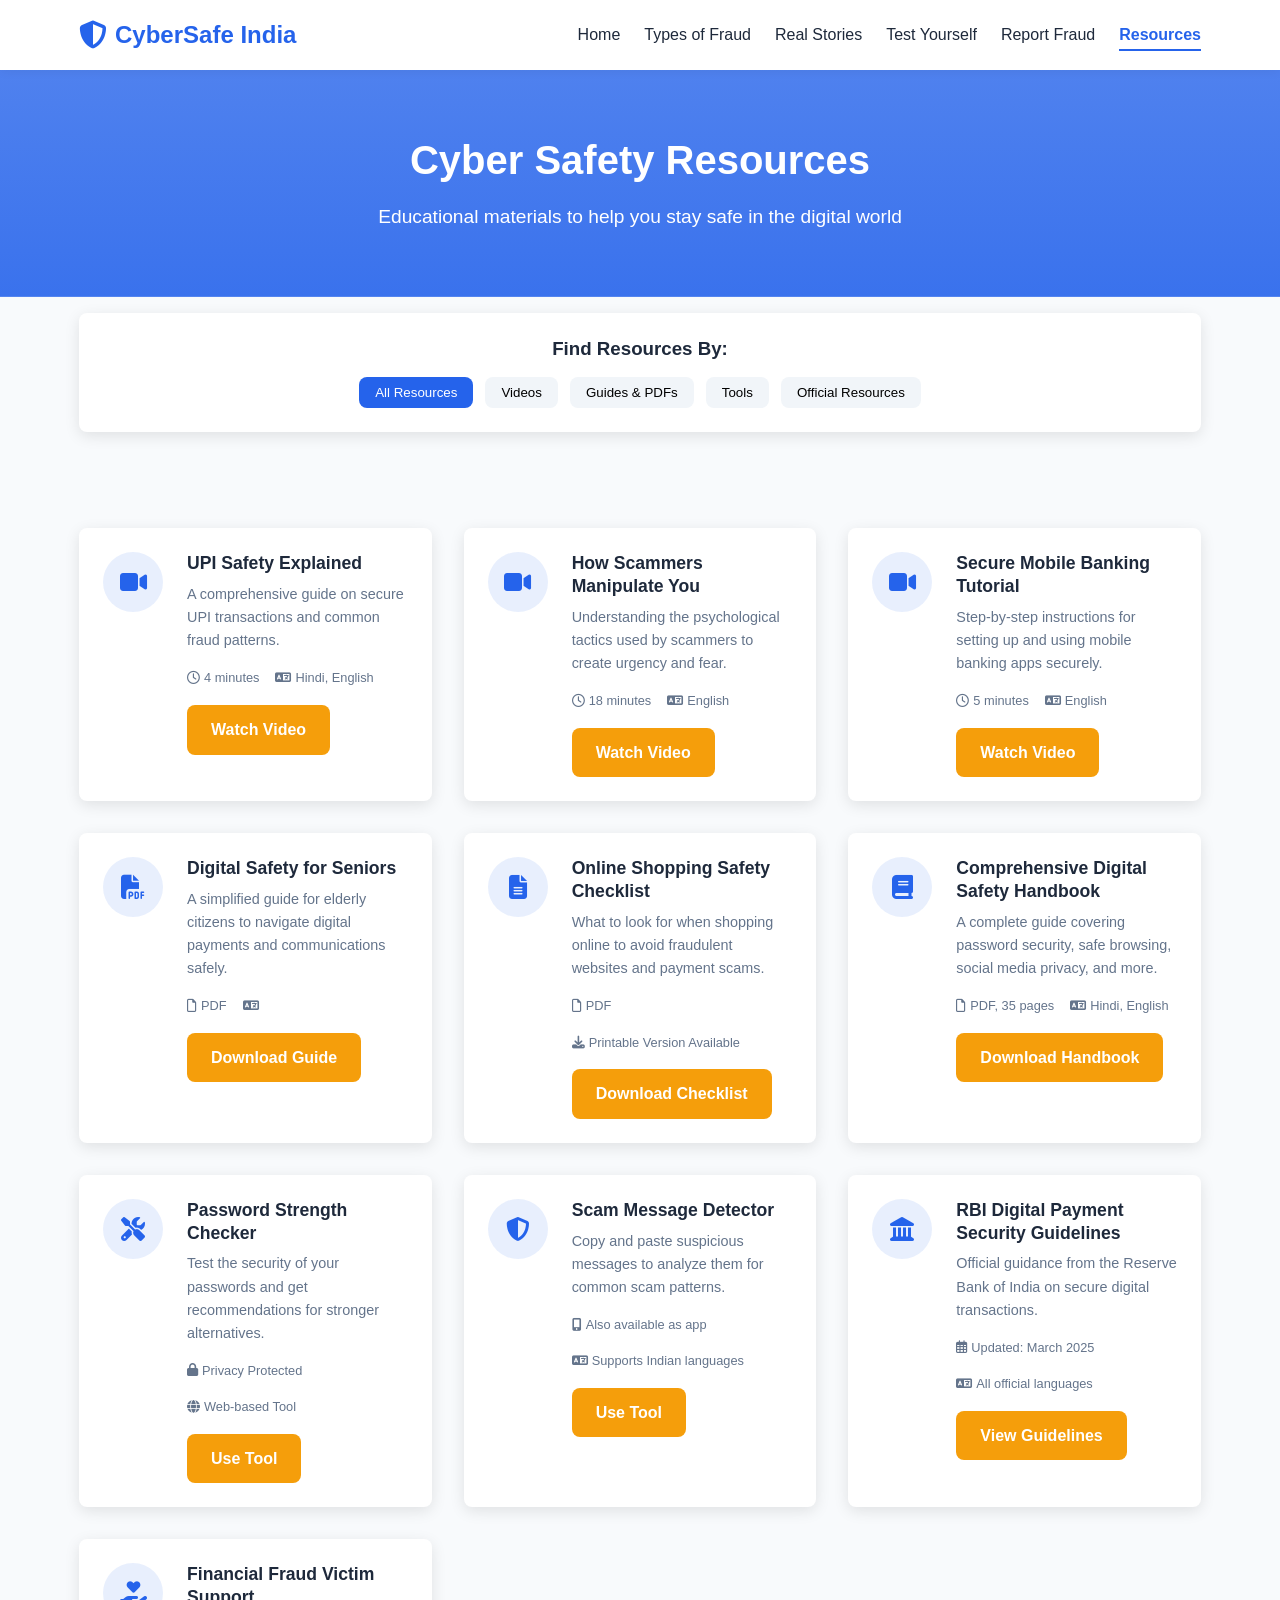
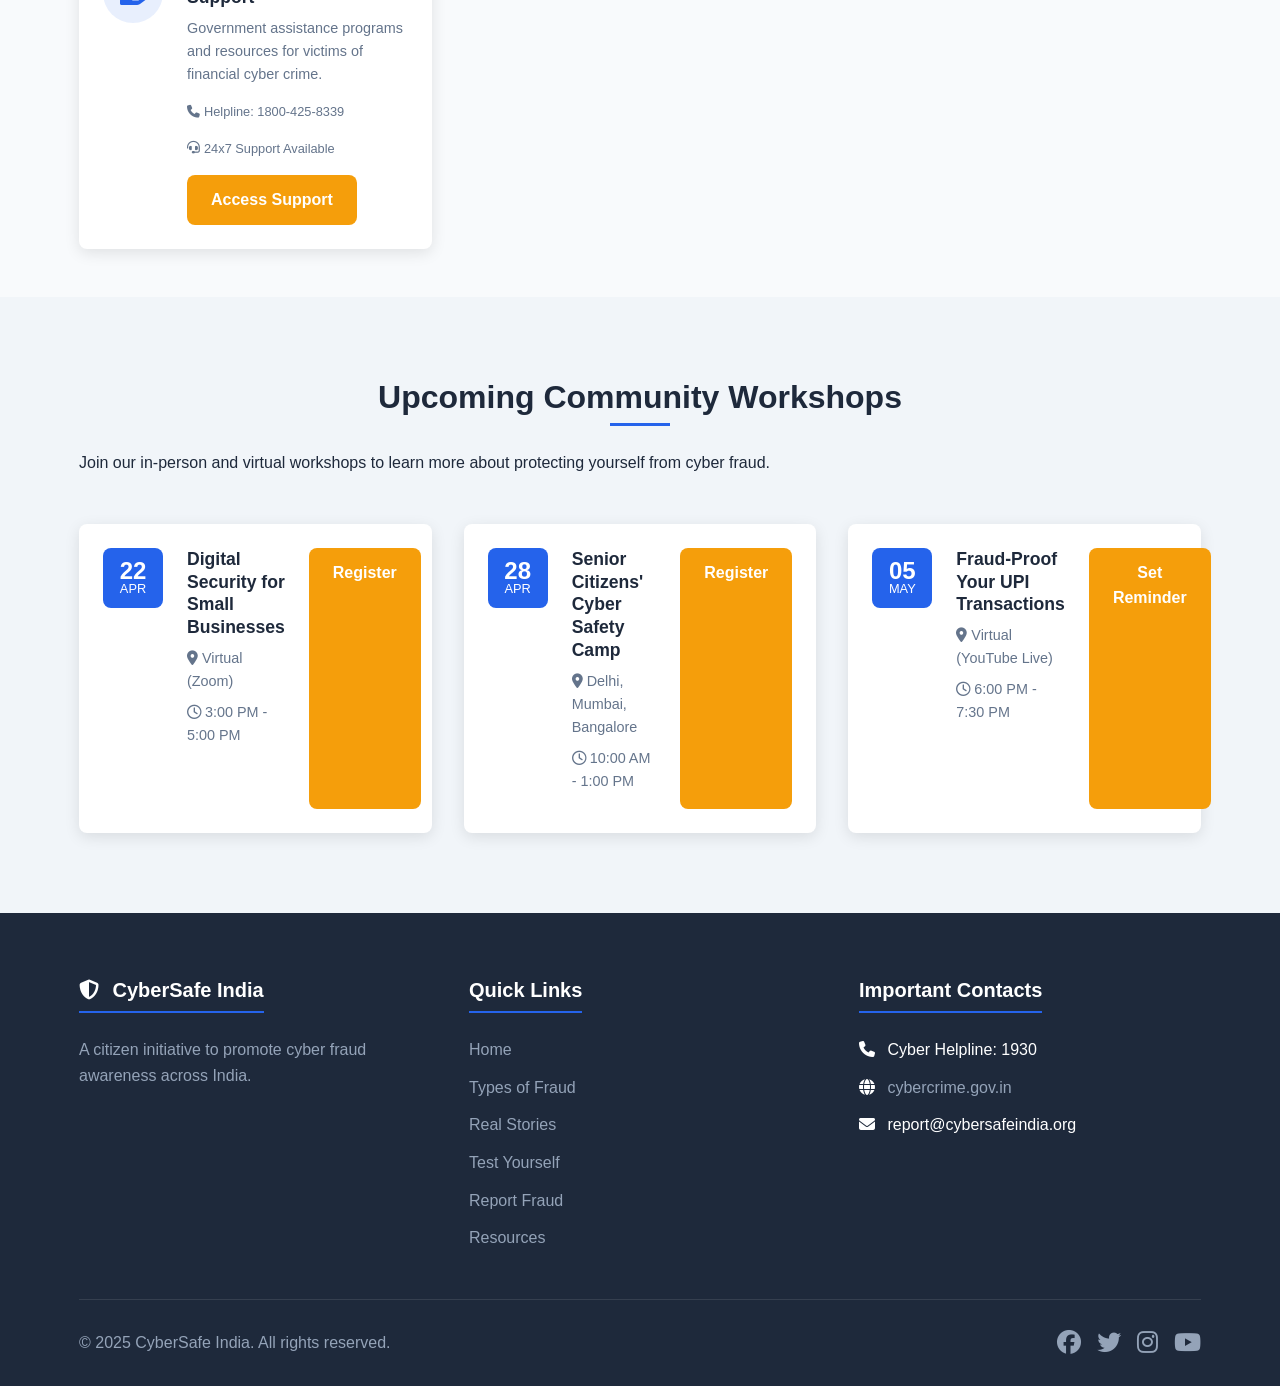
==== commit 663c5657: "Update resources.html" ====
--- a/resources.html
+++ b/resources.html
@@ -118,8 +118,8 @@
                             <h3>Digital Safety for Seniors</h3>
                             <p>A simplified guide for elderly citizens to navigate digital payments and communications safely.</p>
                             <div class="resource-meta">
-                                <span><i class="far fa-file"></i> PDF, 24 pages</span>
-                                <span><i class="fas fa-language"></i> 12 languages</span>
+                                <span><i class="far fa-file"></i> PDF</span>
+                                <span><i class="fas fa-language"></i> </span>
                             </div>
                             <a href="https://www.dsci.in/files/content/documents/2024/CSAM24-Infographic_Cyber-Safety-Essentials-for-Senior-Citizens-v1.pdf" class="btn btn-secondary">Download Guide</a>
                         </div>
